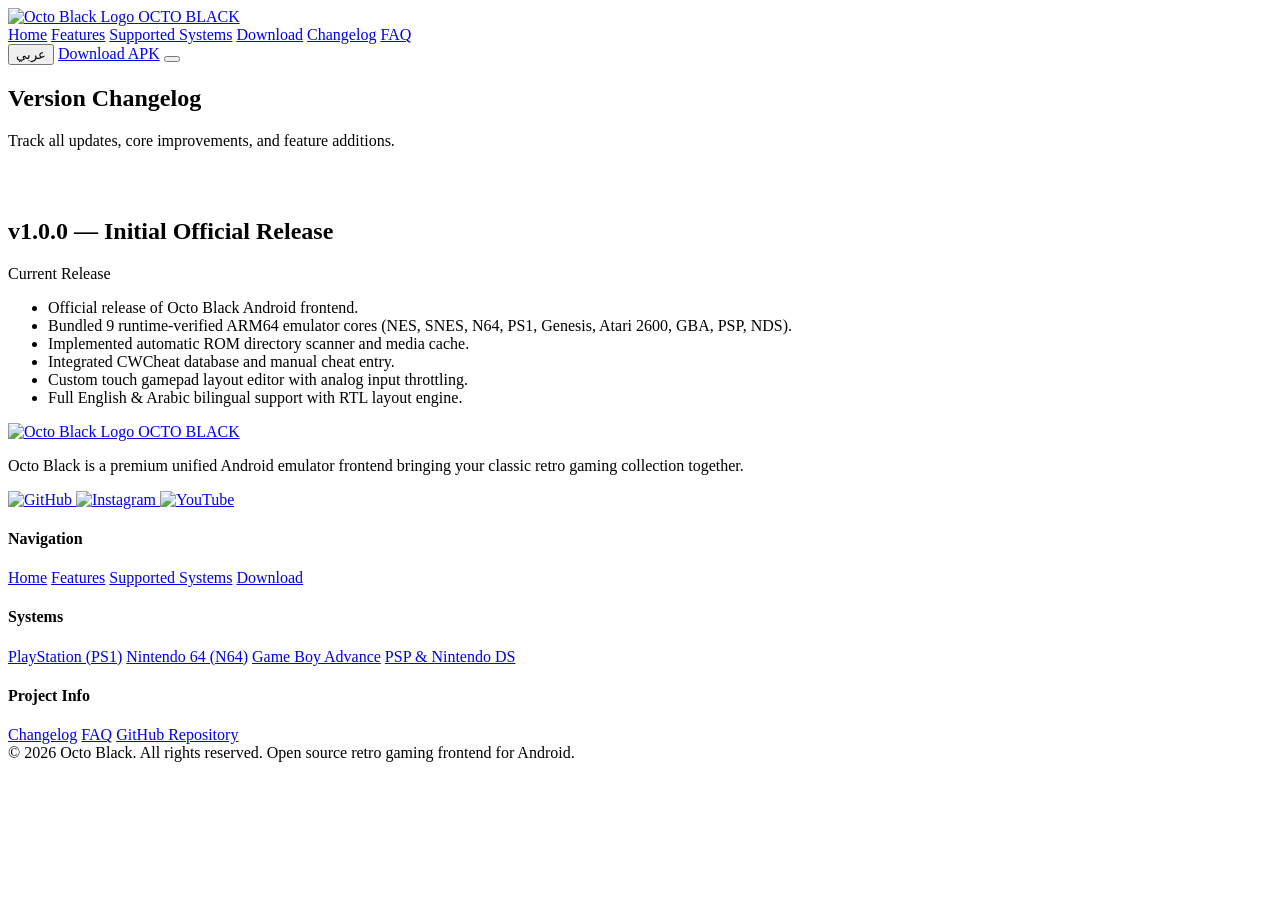
==== changelog.html @ 9396f164 "Add files via upload Upload Octo Black website" ====
<!DOCTYPE html>
<html lang="en" dir="ltr">
<head>
  <meta charset="UTF-8">
  <meta name="viewport" content="width=device-width, initial-scale=1.0">
  <title>Changelog — Octo Black Version History</title>
  <meta name="description" content="View the full changelog and release history of Octo Black Android emulator.">

  <link rel="icon" type="image/png" href="assets/systems_logos/my_logo/octoblack-logo.png">
  <link rel="stylesheet" href="css/style.css">
</head>
<body>

  <!-- Header / Navigation Bar -->
  <header class="navbar-header">
    <div class="container nav-container">
      <a href="index.html" class="brand-logo" aria-label="Octo Black Home">
        <img src="assets/systems_logos/my_logo/octoblack-logo.png" alt="Octo Black Logo" width="36" height="36">
        <span>OCTO BLACK</span>
      </a>

      <nav class="nav-menu" id="navMenu">
        <a href="index.html" class="nav-link" data-i18n="nav_home">Home</a>
        <a href="features.html" class="nav-link" data-i18n="nav_features">Features</a>
        <a href="systems.html" class="nav-link" data-i18n="nav_systems">Supported Systems</a>
        <a href="download.html" class="nav-link" data-i18n="nav_download">Download</a>
        <a href="changelog.html" class="nav-link active" data-i18n="nav_changelog">Changelog</a>
        <a href="faq.html" class="nav-link" data-i18n="nav_faq">FAQ</a>
      </nav>

      <div class="header-actions">
        <button class="lang-btn" aria-label="Switch Language">
          <span class="lang-btn-text">عربي</span>
        </button>
        <a href="download.html" class="btn btn-primary btn-sm github-dl-link" data-i18n="btn_download_apk">Download APK</a>
        <button class="mobile-toggle" id="mobileToggle" aria-label="Toggle navigation menu" aria-expanded="false">
          <span></span>
          <span></span>
          <span></span>
        </button>
      </div>
    </div>
  </header>

  <main>
    <!-- Page Header -->
    <section class="section" style="padding-top: calc(var(--header-height) + 3rem); padding-bottom: 2rem;">
      <div class="container">
        <div class="section-header">
          <h1 class="section-title" data-i18n="page_changelog_title">Version Changelog</h1>
          <p class="section-subtitle" data-i18n="page_changelog_subtitle">Track all updates, core improvements, and feature additions.</p>
        </div>
      </div>
    </section>

    <!-- Timeline Section -->
    <section class="section" style="padding-top: 0;">
      <div class="container">
        <div class="timeline">
          <!-- Release v1.0.0 -->
          <div class="timeline-item">
            <div class="timeline-badge"></div>
            <div class="timeline-card">
              <div class="timeline-version">
                <h2 class="timeline-title" data-i18n="v100_title">v1.0.0 — Initial Official Release</h2>
                <span class="badge badge-status-supported" data-i18n="v100_date">Current Release</span>
              </div>
              <ul class="timeline-list">
                <li data-i18n="v100_item_1">Official release of Octo Black Android frontend.</li>
                <li data-i18n="v100_item_2">Bundled 9 runtime-verified ARM64 emulator cores (NES, SNES, N64, PS1, Genesis, Atari 2600, GBA, PSP, NDS).</li>
                <li data-i18n="v100_item_3">Implemented automatic ROM directory scanner and media cache.</li>
                <li data-i18n="v100_item_4">Integrated CWCheat database and manual cheat entry.</li>
                <li data-i18n="v100_item_5">Custom touch gamepad layout editor with analog input throttling.</li>
                <li data-i18n="v100_item_6">Full English & Arabic bilingual support with RTL layout engine.</li>
              </ul>
            </div>
          </div>
        </div>
      </div>
    </section>
  </main>

  <!-- Footer -->
  <footer class="site-footer">
    <div class="container">
      <div class="footer-grid">
        <div class="footer-brand">
          <a href="index.html" class="brand-logo">
            <img src="assets/systems_logos/my_logo/octoblack-logo.png" alt="Octo Black Logo" width="32" height="32">
            <span>OCTO BLACK</span>
          </a>
          <p data-i18n="footer_brand_desc">Octo Black is a premium unified Android emulator frontend bringing your classic retro gaming collection together.</p>
          <div class="footer-socials">
            <a href="https://github.com/OctoBlack/octoblackemulatorgames" target="_blank" rel="noopener" class="social-icon-btn" aria-label="GitHub">
              <img src="assets/social_icons/github.svg" alt="GitHub">
            </a>
            <a href="https://instagram.com" target="_blank" rel="noopener" class="social-icon-btn" aria-label="Instagram">
              <img src="assets/social_icons/instagram.svg" alt="Instagram">
            </a>
            <a href="https://youtube.com" target="_blank" rel="noopener" class="social-icon-btn" aria-label="YouTube">
              <img src="assets/social_icons/youtube.svg" alt="YouTube">
            </a>
          </div>
        </div>

        <div>
          <h4 class="footer-title" data-i18n="footer_heading_navigation">Navigation</h4>
          <div class="footer-links">
            <a href="index.html" data-i18n="nav_home">Home</a>
            <a href="features.html" data-i18n="nav_features">Features</a>
            <a href="systems.html" data-i18n="nav_systems">Supported Systems</a>
            <a href="download.html" data-i18n="nav_download">Download</a>
          </div>
        </div>

        <div>
          <h4 class="footer-title" data-i18n="footer_heading_systems">Systems</h4>
          <div class="footer-links">
            <a href="systems.html">PlayStation (PS1)</a>
            <a href="systems.html">Nintendo 64 (N64)</a>
            <a href="systems.html">Game Boy Advance</a>
            <a href="systems.html">PSP & Nintendo DS</a>
          </div>
        </div>

        <div>
          <h4 class="footer-title" data-i18n="footer_heading_project">Project Info</h4>
          <div class="footer-links">
            <a href="changelog.html" data-i18n="nav_changelog">Changelog</a>
            <a href="faq.html" data-i18n="nav_faq">FAQ</a>
            <a href="https://github.com/OctoBlack/octoblackemulatorgames" target="_blank" rel="noopener" data-i18n="footer_link_github">GitHub Repository</a>
          </div>
        </div>
      </div>

      <div class="footer-bottom">
        <div data-i18n="footer_copyright">© 2026 Octo Black. All rights reserved. Open source retro gaming frontend for Android.</div>
      </div>
    </div>
  </footer>

  <!-- Scripts -->
  <script src="js/translations.js"></script>
  <script src="js/i18n.js"></script>
  <script src="js/main.js"></script>
  <script src="js/github-release.js"></script>
</body>
</html>
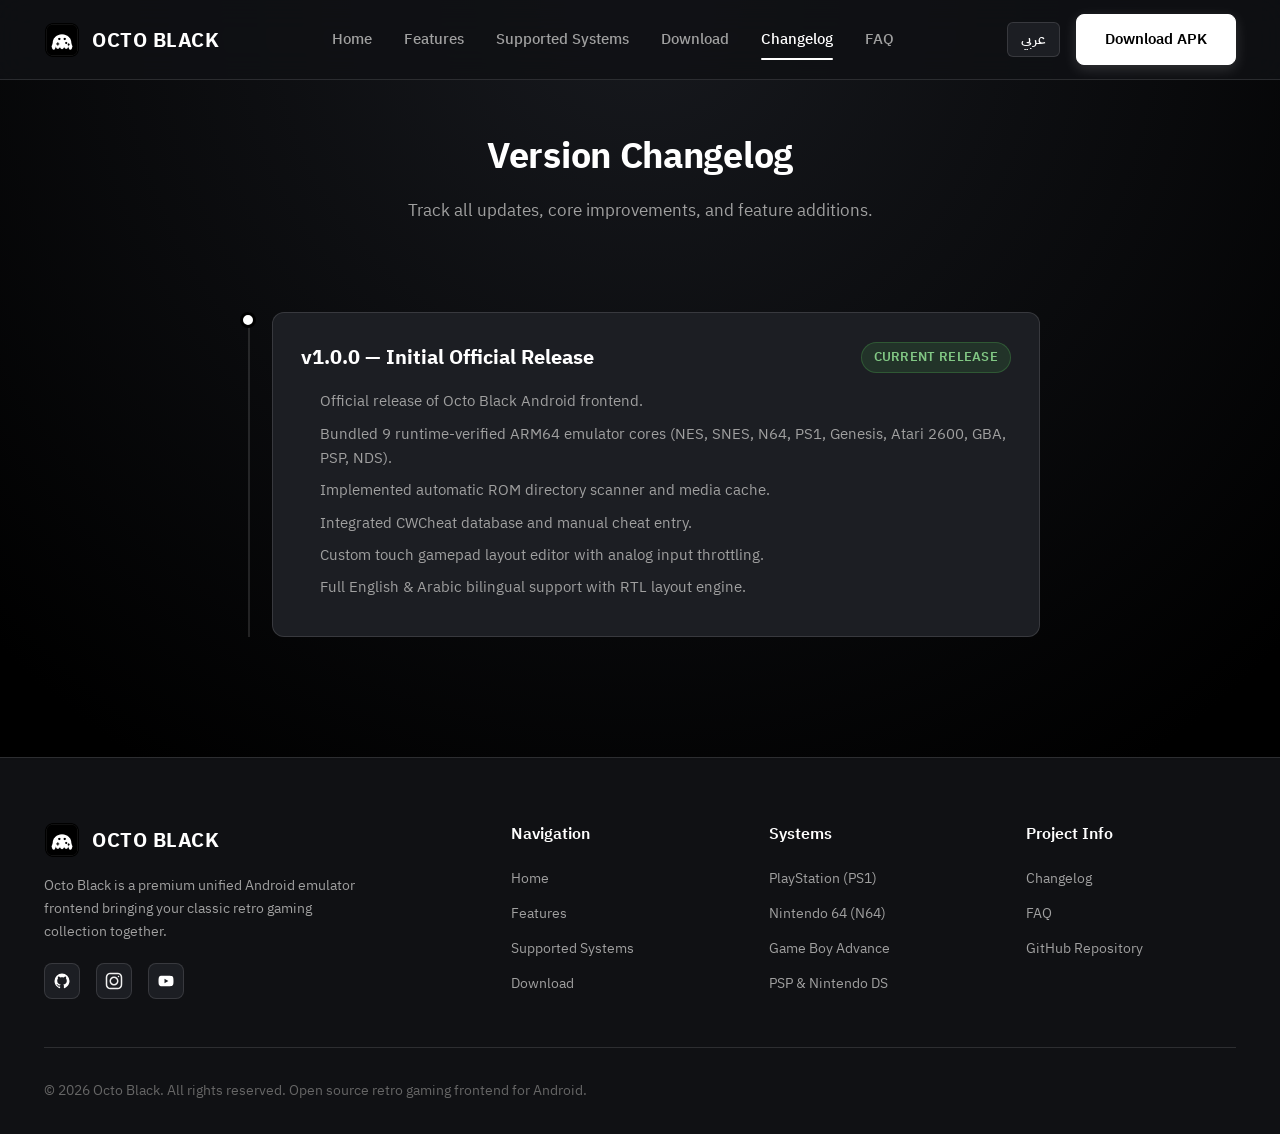
==== commit e0e5fb82: "Update changelog.html" ====
--- a/changelog.html
+++ b/changelog.html
@@ -91,13 +91,13 @@
           </a>
           <p data-i18n="footer_brand_desc">Octo Black is a premium unified Android emulator frontend bringing your classic retro gaming collection together.</p>
           <div class="footer-socials">
-            <a href="https://github.com/OctoBlack/octoblackemulatorgames" target="_blank" rel="noopener" class="social-icon-btn" aria-label="GitHub">
+            <a href="https://github.com/Amoryali" target="_blank" rel="noopener" class="social-icon-btn" aria-label="GitHub">
               <img src="assets/social_icons/github.svg" alt="GitHub">
             </a>
-            <a href="https://instagram.com" target="_blank" rel="noopener" class="social-icon-btn" aria-label="Instagram">
+            <a href="https://www.instagram.com/myrfrom?srtk=Mzdta2xtb2s0b3Fm" target="_blank" rel="noopener" class="social-icon-btn" aria-label="Instagram">
               <img src="assets/social_icons/instagram.svg" alt="Instagram">
             </a>
-            <a href="https://youtube.com" target="_blank" rel="noopener" class="social-icon-btn" aria-label="YouTube">
+            <a href="https://youtube.com/channel/UCutpQIZnSYwFtRx-Si81dyA?si=pm8Lg8wilTG5rKVc" target="_blank" rel="noopener" class="social-icon-btn" aria-label="YouTube">
               <img src="assets/social_icons/youtube.svg" alt="YouTube">
             </a>
           </div>
@@ -128,7 +128,7 @@
           <div class="footer-links">
             <a href="changelog.html" data-i18n="nav_changelog">Changelog</a>
             <a href="faq.html" data-i18n="nav_faq">FAQ</a>
-            <a href="https://github.com/OctoBlack/octoblackemulatorgames" target="_blank" rel="noopener" data-i18n="footer_link_github">GitHub Repository</a>
+            <a href="https://github.com/Amoryali" target="_blank" rel="noopener" data-i18n="footer_link_github">GitHub Repository</a>
           </div>
         </div>
       </div>
--- a/css/style.css
+++ b/css/style.css
@@ -0,0 +1,1115 @@
+/* ==========================================================================
+   OCTO BLACK - OFFICIAL WEBSITE STYLESHEET
+   Design Identity: Dark Premium Gaming Experience
+   Color Palette: Black (#000000), Obsidian (#101114), Dark Panel (#1C1E23)
+   Typography: IBM Plex Sans Arabic
+   ========================================================================== */
+
+/* --------------------------------------------------------------------------
+   1. Fonts & CSS Variables
+   -------------------------------------------------------------------------- */
+@font-face {
+  font-family: 'IBM Plex Sans Arabic';
+  src: url('../assets/fonts/ibm-plex-sans-arabic/IBMPlexSansArabic-Light.ttf') format('truetype');
+  font-weight: 300;
+  font-style: normal;
+  font-display: swap;
+}
+
+@font-face {
+  font-family: 'IBM Plex Sans Arabic';
+  src: url('../assets/fonts/ibm-plex-sans-arabic/IBMPlexSansArabic-Regular.ttf') format('truetype');
+  font-weight: 400;
+  font-style: normal;
+  font-display: swap;
+}
+
+@font-face {
+  font-family: 'IBM Plex Sans Arabic';
+  src: url('../assets/fonts/ibm-plex-sans-arabic/IBMPlexSansArabic-Medium.ttf') format('truetype');
+  font-weight: 500;
+  font-style: normal;
+  font-display: swap;
+}
+
+@font-face {
+  font-family: 'IBM Plex Sans Arabic';
+  src: url('../assets/fonts/ibm-plex-sans-arabic/IBMPlexSansArabic-SemiBold.ttf') format('truetype');
+  font-weight: 600;
+  font-style: normal;
+  font-display: swap;
+}
+
+@font-face {
+  font-family: 'IBM Plex Sans Arabic';
+  src: url('../assets/fonts/ibm-plex-sans-arabic/IBMPlexSansArabic-Bold.ttf') format('truetype');
+  font-weight: 700;
+  font-style: normal;
+  font-display: swap;
+}
+
+:root {
+  --bg-black: #000000;
+  --bg-obsidian: #101114;
+  --bg-panel: #1C1E23;
+  --bg-panel-hover: #262930;
+  --border-color: rgba(255, 255, 255, 0.12);
+  --border-hover: rgba(255, 255, 255, 0.35);
+
+  --text-primary: #FFFFFF;
+  --text-secondary: #A0A0A0;
+  --text-muted: #666666;
+
+  --accent-white: #FFFFFF;
+  --accent-black: #000000;
+
+  --status-supported-bg: rgba(76, 175, 80, 0.15);
+  --status-supported-text: #81C784;
+  --status-supported-border: rgba(76, 175, 80, 0.3);
+
+  --status-integrated-bg: rgba(255, 183, 77, 0.15);
+  --status-integrated-text: #FFB74D;
+  --status-integrated-border: rgba(255, 183, 77, 0.3);
+
+  --status-dev-bg: rgba(100, 181, 246, 0.15);
+  --status-dev-text: #64B5F6;
+  --status-dev-border: rgba(100, 181, 246, 0.3);
+
+  --status-soon-bg: rgba(144, 164, 174, 0.15);
+  --status-soon-text: #B0BEC5;
+  --status-soon-border: rgba(144, 164, 174, 0.3);
+
+  --font-family: 'IBM Plex Sans Arabic', -apple-system, BlinkMacSystemFont, 'Segoe UI', Roboto, Oxygen, Ubuntu, Cantarell, sans-serif;
+  --header-height: 80px;
+  --container-max-width: 1240px;
+  --transition-fast: 0.2s ease;
+  --transition-normal: 0.3s ease;
+}
+
+/* --------------------------------------------------------------------------
+   2. Base & Reset
+   -------------------------------------------------------------------------- */
+*, *::before, *::after {
+  box-sizing: border-box;
+  margin: 0;
+  padding: 0;
+}
+
+html {
+  font-family: var(--font-family);
+  background-color: var(--bg-black);
+  color: var(--text-primary);
+  scroll-behavior: smooth;
+  line-height: 1.6;
+  -webkit-font-smoothing: antialiased;
+}
+
+body {
+  min-height: 100vh;
+  display: flex;
+  flex-direction: column;
+  overflow-x: hidden;
+  background: radial-gradient(circle at 50% 0%, #17191e 0%, var(--bg-black) 70%);
+}
+
+a {
+  color: inherit;
+  text-decoration: none;
+  transition: color var(--transition-fast);
+}
+
+button {
+  font-family: inherit;
+  cursor: pointer;
+  border: none;
+  background: none;
+}
+
+img {
+  max-width: 100%;
+  height: auto;
+  display: block;
+}
+
+ul {
+  list-style: none;
+}
+
+.container {
+  width: 100%;
+  max-width: var(--container-max-width);
+  margin-inline: auto;
+  padding-inline: 1.5rem;
+}
+
+/* --------------------------------------------------------------------------
+   3. Header & Navigation Bar
+   -------------------------------------------------------------------------- */
+.navbar-header {
+  position: fixed;
+  top: 0;
+  left: 0;
+  right: 0;
+  height: var(--header-height);
+  background: rgba(16, 17, 20, 0.85);
+  backdrop-filter: blur(16px);
+  -webkit-backdrop-filter: blur(16px);
+  border-bottom: 1px solid var(--border-color);
+  z-index: 1000;
+  display: flex;
+  align-items: center;
+}
+
+.nav-container {
+  display: flex;
+  align-items: center;
+  justify-content: space-between;
+}
+
+.brand-logo {
+  display: flex;
+  align-items: center;
+  gap: 0.75rem;
+  font-weight: 700;
+  font-size: 1.25rem;
+  letter-spacing: 0.5px;
+}
+
+.brand-logo img {
+  width: 36px;
+  height: 36px;
+  border-radius: 8px;
+  object-fit: contain;
+}
+
+.nav-menu {
+  display: flex;
+  align-items: center;
+  gap: 2rem;
+}
+
+.nav-link {
+  font-size: 0.95rem;
+  font-weight: 500;
+  color: var(--text-secondary);
+  padding: 0.5rem 0;
+  position: relative;
+  transition: color var(--transition-fast);
+}
+
+.nav-link:hover,
+.nav-link.active {
+  color: var(--text-primary);
+}
+
+.nav-link.active::after {
+  content: '';
+  position: absolute;
+  bottom: 0;
+  left: 0;
+  right: 0;
+  height: 2px;
+  background-color: var(--accent-white);
+  border-radius: 2px;
+}
+
+.header-actions {
+  display: flex;
+  align-items: center;
+  gap: 1rem;
+}
+
+.lang-btn {
+  display: inline-flex;
+  align-items: center;
+  gap: 0.4rem;
+  padding: 0.4rem 0.8rem;
+  background-color: var(--bg-panel);
+  border: 1px solid var(--border-color);
+  border-radius: 6px;
+  color: var(--text-primary);
+  font-size: 0.85rem;
+  font-weight: 600;
+  transition: all var(--transition-fast);
+}
+
+.lang-btn:hover {
+  border-color: var(--border-hover);
+  background-color: var(--bg-panel-hover);
+}
+
+.mobile-toggle {
+  display: none;
+  flex-direction: column;
+  justify-content: space-between;
+  width: 28px;
+  height: 20px;
+  background: transparent;
+}
+
+.mobile-toggle span {
+  width: 100%;
+  height: 2px;
+  background-color: var(--text-primary);
+  border-radius: 2px;
+  transition: transform 0.3s ease, opacity 0.3s ease;
+}
+
+/* --------------------------------------------------------------------------
+   4. Buttons & UI Elements
+   -------------------------------------------------------------------------- */
+.btn {
+  display: inline-flex;
+  align-items: center;
+  justify-content: center;
+  gap: 0.6rem;
+  padding: 0.75rem 1.75rem;
+  font-size: 0.95rem;
+  font-weight: 600;
+  border-radius: 8px;
+  transition: all var(--transition-normal);
+  text-align: center;
+  white-space: nowrap;
+}
+
+.btn-primary {
+  background-color: var(--accent-white);
+  color: var(--accent-black);
+  border: 1px solid var(--accent-white);
+  box-shadow: 0 4px 14px rgba(255, 255, 255, 0.15);
+}
+
+.btn-primary:hover {
+  background-color: #e6e6e6;
+  border-color: #e6e6e6;
+  transform: translateY(-2px);
+  box-shadow: 0 6px 20px rgba(255, 255, 255, 0.25);
+}
+
+.btn-secondary {
+  background-color: var(--bg-panel);
+  color: var(--text-primary);
+  border: 1px solid var(--border-color);
+}
+
+.btn-secondary:hover {
+  background-color: var(--bg-panel-hover);
+  border-color: var(--border-hover);
+  transform: translateY(-2px);
+}
+
+.btn-outline {
+  background-color: transparent;
+  color: var(--text-primary);
+  border: 1px solid var(--border-color);
+}
+
+.btn-outline:hover {
+  border-color: var(--text-primary);
+  background-color: rgba(255, 255, 255, 0.05);
+}
+
+.badge {
+  display: inline-flex;
+  align-items: center;
+  gap: 0.4rem;
+  padding: 0.25rem 0.75rem;
+  border-radius: 20px;
+  font-size: 0.8rem;
+  font-weight: 600;
+  letter-spacing: 0.3px;
+  text-transform: uppercase;
+}
+
+.badge-status-supported {
+  background-color: var(--status-supported-bg);
+  color: var(--status-supported-text);
+  border: 1px solid var(--status-supported-border);
+}
+
+.badge-status-integrated {
+  background-color: var(--status-integrated-bg);
+  color: var(--status-integrated-text);
+  border: 1px solid var(--status-integrated-border);
+}
+
+.badge-status-inDevelopment {
+  background-color: var(--status-dev-bg);
+  color: var(--status-dev-text);
+  border: 1px solid var(--status-dev-border);
+}
+
+.badge-status-comingSoon {
+  background-color: var(--status-soon-bg);
+  color: var(--status-soon-text);
+  border: 1px solid var(--status-soon-border);
+}
+
+/* --------------------------------------------------------------------------
+   5. Hero Section
+   -------------------------------------------------------------------------- */
+.hero-section {
+  padding-top: calc(var(--header-height) + 4rem);
+  padding-bottom: 5rem;
+  position: relative;
+  overflow: hidden;
+}
+
+.hero-grid {
+  display: grid;
+  grid-template-columns: 1fr 1fr;
+  gap: 3.5rem;
+  align-items: center;
+}
+
+.hero-content {
+  display: flex;
+  flex-direction: column;
+  align-items: flex-start;
+}
+
+.hero-tag {
+  display: inline-flex;
+  align-items: center;
+  gap: 0.5rem;
+  padding: 0.35rem 0.9rem;
+  background-color: rgba(255, 255, 255, 0.06);
+  border: 1px solid var(--border-color);
+  border-radius: 20px;
+  font-size: 0.85rem;
+  font-weight: 500;
+  color: var(--text-secondary);
+  margin-bottom: 1.5rem;
+}
+
+.hero-title {
+  font-size: 3rem;
+  font-weight: 800;
+  line-height: 1.15;
+  letter-spacing: -0.5px;
+  margin-bottom: 1.25rem;
+  color: var(--text-primary);
+}
+
+.hero-description {
+  font-size: 1.15rem;
+  color: var(--text-secondary);
+  margin-bottom: 2rem;
+  max-width: 540px;
+  line-height: 1.6;
+}
+
+.hero-actions {
+  display: flex;
+  flex-wrap: wrap;
+  gap: 1rem;
+}
+
+.hero-preview {
+  position: relative;
+  display: flex;
+  justify-content: center;
+  align-items: center;
+}
+
+/* Professional Gaming Device Bezel & Animations */
+@keyframes float {
+  0%, 100% {
+    transform: translateY(0);
+  }
+  50% {
+    transform: translateY(-8px);
+  }
+}
+
+@keyframes ambientGlow {
+  0%, 100% {
+    box-shadow: 0 35px 90px rgba(0, 0, 0, 0.9), 0 0 25px rgba(255, 255, 255, 0.03);
+  }
+  50% {
+    box-shadow: 0 42px 105px rgba(0, 0, 0, 0.95), 0 0 50px rgba(255, 255, 255, 0.07);
+  }
+}
+
+@keyframes glassReflection {
+  0% { left: -150%; }
+  25% { left: 150%; }
+  100% { left: 150%; }
+}
+
+.landscape-mockup-container {
+  position: relative;
+  width: 100%;
+  max-width: 640px;
+  margin-inline: auto;
+  background: linear-gradient(145deg, #1c1f26 0%, #0d0f12 100%);
+  border: 2px solid #2d323d;
+  border-radius: 20px;
+  padding: 16px 16px 26px 16px;
+  box-shadow: 0 35px 90px rgba(0, 0, 0, 0.9),
+              0 0 0 1px rgba(255, 255, 255, 0.05) inset;
+  animation: float 6s ease-in-out infinite, ambientGlow 4s ease-in-out infinite;
+  transition: transform var(--transition-normal);
+}
+
+.landscape-mockup-container:hover {
+  transform: translateY(-4px) scale(1.01);
+  animation-play-state: paused;
+}
+
+/* Subtle power indicator LED / branding at bottom bezel */
+.landscape-mockup-container::after {
+  content: '';
+  position: absolute;
+  bottom: 11px;
+  left: 50%;
+  transform: translateX(-50%);
+  width: 40px;
+  height: 4px;
+  background-color: rgba(255, 255, 255, 0.25);
+  border-radius: 2px;
+  box-shadow: 0 0 8px rgba(255, 255, 255, 0.5);
+}
+
+.screen-content-wrapper {
+  position: relative;
+  width: 100%;
+  aspect-ratio: 16 / 10;
+  overflow: hidden;
+  border-radius: 10px;
+  background-color: var(--bg-black);
+  border: 1px solid #08090a;
+  box-shadow: inset 0 0 20px rgba(0, 0, 0, 0.95);
+}
+
+/* Glass screen reflection sweep */
+.screen-content-wrapper::before {
+  content: '';
+  position: absolute;
+  top: 0;
+  left: -150%;
+  width: 150%;
+  height: 100%;
+  background: linear-gradient(
+    90deg,
+    transparent,
+    rgba(255, 255, 255, 0.04),
+    transparent
+  );
+  transform: skewX(-20deg);
+  pointer-events: none;
+  z-index: 10;
+  animation: glassReflection 7s ease-in-out infinite;
+}
+
+.screen-slider {
+  display: flex;
+  width: 100%;
+  height: 100%;
+  transition: transform 0.5s cubic-bezier(0.4, 0, 0.2, 1);
+}
+
+.screen-slide {
+  min-width: 100%;
+  height: 100%;
+  object-fit: contain;
+  background-color: #000;
+  transform: scale(0.97);
+  opacity: 0.8;
+  transition: transform 0.7s cubic-bezier(0.16, 1, 0.3, 1), opacity 0.7s ease;
+}
+
+.screen-slide.active-slide {
+  transform: scale(1);
+  opacity: 1;
+}
+
+.slider-controls {
+  display: flex;
+  justify-content: center;
+  gap: 0.5rem;
+  margin-top: 1rem;
+}
+
+.slider-dot {
+  width: 8px;
+  height: 8px;
+  border-radius: 50%;
+  background-color: rgba(255, 255, 255, 0.3);
+  cursor: pointer;
+  transition: all var(--transition-fast);
+}
+
+.slider-dot.active {
+  background-color: var(--text-primary);
+  width: 24px;
+  border-radius: 4px;
+}
+
+/* --------------------------------------------------------------------------
+   6. Sections & Cards
+   -------------------------------------------------------------------------- */
+.section {
+  padding-block: 5rem;
+  position: relative;
+}
+
+.section-header {
+  text-align: center;
+  max-width: 700px;
+  margin-inline: auto;
+  margin-bottom: 3.5rem;
+}
+
+.section-title {
+  font-size: 2.25rem;
+  font-weight: 700;
+  letter-spacing: -0.3px;
+  margin-bottom: 0.75rem;
+}
+
+.section-subtitle {
+  font-size: 1.05rem;
+  color: var(--text-secondary);
+}
+
+.grid-cards {
+  display: grid;
+  grid-template-columns: repeat(auto-fit, minmax(320px, 1fr));
+  gap: 1.75rem;
+}
+
+.card {
+  background-color: var(--bg-panel);
+  border: 1px solid var(--border-color);
+  border-radius: 12px;
+  padding: 2rem;
+  transition: all var(--transition-normal);
+  display: flex;
+  flex-direction: column;
+}
+
+.card:hover {
+  border-color: var(--border-hover);
+  background-color: var(--bg-panel-hover);
+  transform: translateY(-4px);
+  box-shadow: 0 12px 30px rgba(0, 0, 0, 0.5);
+}
+
+.card-icon {
+  width: 48px;
+  height: 48px;
+  border-radius: 10px;
+  background-color: rgba(255, 255, 255, 0.08);
+  display: flex;
+  align-items: center;
+  justify-content: center;
+  margin-bottom: 1.25rem;
+  color: var(--text-primary);
+  font-size: 1.5rem;
+}
+
+.card-title {
+  font-size: 1.35rem;
+  font-weight: 600;
+  margin-bottom: 0.75rem;
+}
+
+.card-text {
+  font-size: 0.95rem;
+  color: var(--text-secondary);
+  line-height: 1.6;
+}
+
+/* Systems Grid */
+.systems-filter {
+  display: flex;
+  justify-content: center;
+  flex-wrap: wrap;
+  gap: 0.75rem;
+  margin-bottom: 2.5rem;
+}
+
+.filter-btn {
+  padding: 0.5rem 1.25rem;
+  border-radius: 20px;
+  background-color: var(--bg-obsidian);
+  border: 1px solid var(--border-color);
+  color: var(--text-secondary);
+  font-size: 0.9rem;
+  font-weight: 500;
+  transition: all var(--transition-fast);
+}
+
+.filter-btn:hover,
+.filter-btn.active {
+  background-color: var(--accent-white);
+  color: var(--accent-black);
+  border-color: var(--accent-white);
+}
+
+.systems-grid {
+  display: grid;
+  grid-template-columns: repeat(auto-fill, minmax(260px, 1fr));
+  gap: 1.5rem;
+}
+
+.system-card {
+  background-color: var(--bg-panel);
+  border: 1px solid var(--border-color);
+  border-radius: 12px;
+  padding: 1.5rem;
+  display: flex;
+  flex-direction: column;
+  align-items: flex-start;
+  transition: all var(--transition-normal);
+  position: relative;
+  overflow: hidden;
+}
+
+.system-card:hover {
+  border-color: var(--border-hover);
+  transform: translateY(-3px);
+  box-shadow: 0 8px 24px rgba(0, 0, 0, 0.4);
+}
+
+.system-card-header {
+  display: flex;
+  align-items: center;
+  justify-content: space-between;
+  width: 100%;
+  margin-bottom: 1rem;
+}
+
+.system-logo {
+  height: 38px;
+  max-width: 140px;
+  object-fit: contain;
+  filter: brightness(0.9);
+}
+
+.system-name {
+  font-size: 1.15rem;
+  font-weight: 600;
+  margin-bottom: 0.35rem;
+}
+
+.system-engine {
+  font-size: 0.85rem;
+  color: var(--text-muted);
+  margin-bottom: 0.75rem;
+}
+
+.system-desc {
+  font-size: 0.88rem;
+  color: var(--text-secondary);
+  line-height: 1.5;
+  margin-top: auto;
+  padding-top: 0.75rem;
+}
+
+/* --------------------------------------------------------------------------
+   7. Screenshot Gallery Component
+   -------------------------------------------------------------------------- */
+.gallery-grid {
+  display: grid;
+  grid-template-columns: repeat(3, 1fr);
+  gap: 1.5rem;
+}
+
+.gallery-item {
+  background-color: var(--bg-panel);
+  border: 1px solid var(--border-color);
+  border-radius: 12px;
+  overflow: hidden;
+  transition: all var(--transition-normal);
+}
+
+.gallery-item:hover {
+  border-color: var(--border-hover);
+  transform: scale(1.02);
+}
+
+.gallery-item img {
+  width: 100%;
+  height: auto;
+  object-fit: cover;
+}
+
+.gallery-caption {
+  padding: 1rem;
+  font-size: 0.9rem;
+  color: var(--text-secondary);
+  text-align: center;
+}
+
+/* --------------------------------------------------------------------------
+   8. Download Banner / Card
+   -------------------------------------------------------------------------- */
+.download-card {
+  background: linear-gradient(135deg, var(--bg-panel) 0%, var(--bg-obsidian) 100%);
+  border: 1px solid var(--border-color);
+  border-radius: 20px;
+  padding: 3.5rem 2.5rem;
+  text-align: center;
+  max-width: 900px;
+  margin-inline: auto;
+  position: relative;
+  box-shadow: 0 15px 40px rgba(0, 0, 0, 0.6);
+}
+
+.download-version-tag {
+  display: inline-block;
+  padding: 0.3rem 0.8rem;
+  background-color: rgba(255, 255, 255, 0.08);
+  border: 1px solid var(--border-color);
+  border-radius: 20px;
+  font-size: 0.85rem;
+  font-weight: 600;
+  margin-bottom: 1rem;
+}
+
+.download-title {
+  font-size: 2.25rem;
+  font-weight: 700;
+  margin-bottom: 1rem;
+}
+
+.download-desc {
+  font-size: 1.05rem;
+  color: var(--text-secondary);
+  max-width: 600px;
+  margin-inline: auto;
+  margin-bottom: 2rem;
+}
+
+.download-details-meta {
+  display: flex;
+  justify-content: center;
+  flex-wrap: wrap;
+  gap: 2rem;
+  margin-top: 2rem;
+  font-size: 0.9rem;
+  color: var(--text-secondary);
+  border-top: 1px solid var(--border-color);
+  padding-top: 1.5rem;
+}
+
+/* --------------------------------------------------------------------------
+   9. Accordion (FAQ Page)
+   -------------------------------------------------------------------------- */
+.accordion {
+  max-width: 800px;
+  margin-inline: auto;
+  display: flex;
+  flex-direction: column;
+  gap: 1rem;
+}
+
+.accordion-item {
+  background-color: var(--bg-panel);
+  border: 1px solid var(--border-color);
+  border-radius: 10px;
+  overflow: hidden;
+  transition: border-color var(--transition-fast);
+}
+
+.accordion-item:hover {
+  border-color: var(--border-hover);
+}
+
+.accordion-header {
+  width: 100%;
+  padding: 1.25rem 1.5rem;
+  display: flex;
+  align-items: center;
+  justify-content: space-between;
+  font-size: 1.1rem;
+  font-weight: 600;
+  color: var(--text-primary);
+  text-align: start;
+}
+
+.accordion-icon {
+  font-size: 1.25rem;
+  transition: transform 0.3s ease;
+}
+
+.accordion-item.active .accordion-icon {
+  transform: rotate(180deg);
+}
+
+.accordion-body {
+  max-height: 0;
+  overflow: hidden;
+  transition: max-height 0.35s cubic-bezier(0, 1, 0, 1);
+  background-color: rgba(0, 0, 0, 0.2);
+}
+
+.accordion-item.active .accordion-body {
+  max-height: 500px;
+  transition: max-height 0.35s ease-in-out;
+}
+
+.accordion-content {
+  padding: 1.25rem 1.5rem;
+  font-size: 0.95rem;
+  color: var(--text-secondary);
+  line-height: 1.7;
+}
+
+/* --------------------------------------------------------------------------
+   10. Changelog Timeline
+   -------------------------------------------------------------------------- */
+.timeline {
+  max-width: 800px;
+  margin-inline: auto;
+  position: relative;
+  padding-inline-start: 2rem;
+}
+
+.timeline::before {
+  content: '';
+  position: absolute;
+  top: 0;
+  bottom: 0;
+  inset-inline-start: 0.5rem;
+  width: 2px;
+  background-color: var(--border-color);
+}
+
+.timeline-item {
+  position: relative;
+  margin-bottom: 2.5rem;
+}
+
+.timeline-badge {
+  position: absolute;
+  inset-inline-start: -2rem;
+  top: 0;
+  width: 1rem;
+  height: 1rem;
+  border-radius: 50%;
+  background-color: var(--accent-white);
+  border: 3px solid var(--bg-black);
+}
+
+.timeline-card {
+  background-color: var(--bg-panel);
+  border: 1px solid var(--border-color);
+  border-radius: 12px;
+  padding: 1.75rem;
+}
+
+.timeline-version {
+  display: flex;
+  align-items: center;
+  justify-content: space-between;
+  margin-bottom: 1rem;
+}
+
+.timeline-title {
+  font-size: 1.25rem;
+  font-weight: 700;
+}
+
+.timeline-date {
+  font-size: 0.85rem;
+  color: var(--text-muted);
+}
+
+.timeline-list {
+  padding-inline-start: 1.2rem;
+}
+
+.timeline-list li {
+  margin-bottom: 0.5rem;
+  font-size: 0.95rem;
+  color: var(--text-secondary);
+}
+
+/* --------------------------------------------------------------------------
+   11. Footer
+   -------------------------------------------------------------------------- */
+.site-footer {
+  background-color: var(--bg-obsidian);
+  border-top: 1px solid var(--border-color);
+  padding-top: 4rem;
+  padding-bottom: 2rem;
+  margin-top: auto;
+}
+
+.footer-grid {
+  display: grid;
+  grid-template-columns: 2fr repeat(3, 1fr);
+  gap: 3rem;
+  margin-bottom: 3rem;
+}
+
+.footer-brand p {
+  color: var(--text-secondary);
+  font-size: 0.9rem;
+  margin-top: 1rem;
+  max-width: 320px;
+}
+
+.footer-socials {
+  display: flex;
+  gap: 1rem;
+  margin-top: 1.25rem;
+}
+
+.social-icon-btn {
+  width: 36px;
+  height: 36px;
+  border-radius: 8px;
+  background-color: var(--bg-panel);
+  border: 1px solid var(--border-color);
+  display: flex;
+  align-items: center;
+  justify-content: center;
+  transition: all var(--transition-fast);
+}
+
+.social-icon-btn:hover {
+  border-color: var(--border-hover);
+  background-color: var(--bg-panel-hover);
+  transform: translateY(-2px);
+}
+
+.social-icon-btn img {
+  width: 18px;
+  height: 18px;
+  filter: invert(1);
+}
+
+.footer-title {
+  font-size: 1rem;
+  font-weight: 600;
+  margin-bottom: 1.25rem;
+  color: var(--text-primary);
+}
+
+.footer-links {
+  display: flex;
+  flex-direction: column;
+  gap: 0.75rem;
+}
+
+.footer-links a {
+  font-size: 0.9rem;
+  color: var(--text-secondary);
+}
+
+.footer-links a:hover {
+  color: var(--text-primary);
+}
+
+.footer-bottom {
+  border-top: 1px solid var(--border-color);
+  padding-top: 2rem;
+  display: flex;
+  align-items: center;
+  justify-content: space-between;
+  flex-wrap: wrap;
+  gap: 1rem;
+  font-size: 0.85rem;
+  color: var(--text-muted);
+}
+
+/* --------------------------------------------------------------------------
+   12. Responsive Breakpoints & Mobile Styles
+   -------------------------------------------------------------------------- */
+@media (max-width: 1024px) {
+  .hero-grid {
+    grid-template-columns: 1fr;
+    text-align: center;
+  }
+
+  .hero-content {
+    align-items: center;
+  }
+
+  .gallery-grid {
+    grid-template-columns: repeat(2, 1fr);
+  }
+
+  .footer-grid {
+    grid-template-columns: 1fr 1fr;
+  }
+}
+
+@media (max-width: 768px) {
+  :root {
+    --header-height: 70px;
+  }
+
+  .nav-menu {
+    position: fixed;
+    top: var(--header-height);
+    left: 0;
+    right: 0;
+    bottom: 0;
+    background-color: rgba(16, 17, 20, 0.98);
+    backdrop-filter: blur(20px);
+    flex-direction: column;
+    justify-content: center;
+    gap: 2rem;
+    transform: translateY(-100%);
+    opacity: 0;
+    visibility: hidden;
+    transition: all 0.3s ease;
+    z-index: 999;
+  }
+
+  .nav-menu.active {
+    transform: translateY(0);
+    opacity: 1;
+    visibility: visible;
+  }
+
+  .nav-link {
+    font-size: 1.25rem;
+  }
+
+  .mobile-toggle {
+    display: flex;
+  }
+
+  .hero-title {
+    font-size: 2.25rem;
+  }
+
+  .section-title {
+    font-size: 1.75rem;
+  }
+
+  .gallery-grid {
+    grid-template-columns: 1fr;
+  }
+
+  .footer-grid {
+    grid-template-columns: 1fr;
+    gap: 2rem;
+  }
+}
+
+@media (prefers-reduced-motion: reduce) {
+  *, *::before, *::after {
+    animation-duration: 0.01ms !important;
+    animation-iteration-count: 1 !important;
+    transition-duration: 0.01ms !important;
+    scroll-behavior: auto !important;
+  }
+}
+
+/* --------------------------------------------------------------------------
+   13. Standard Cursor Styling
+   -------------------------------------------------------------------------- */
+html, body {
+  cursor: default;
+}
+
+a, button, .card, .system-card, .filter-btn, .slider-dot, .accordion-header, .social-icon-btn, .lang-btn {
+  cursor: pointer;
+}
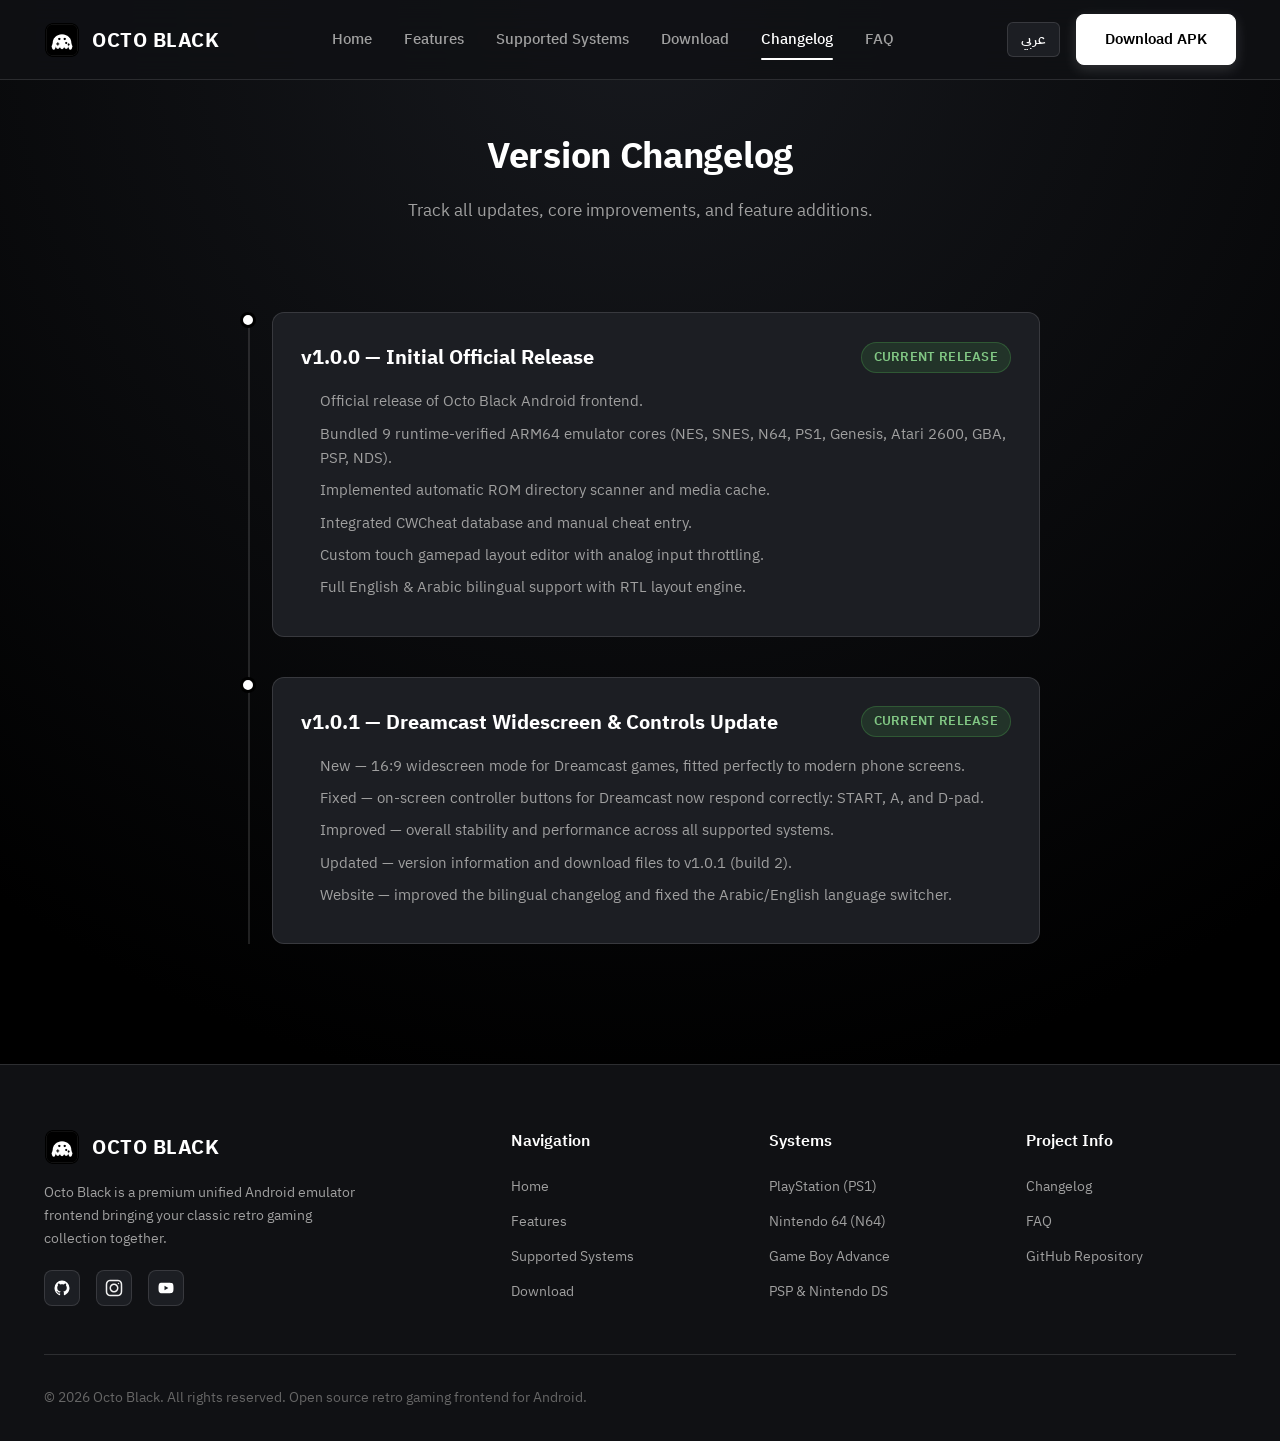
==== commit 13980cc4: "Add files via upload v1.0.1 update: Dreamcast, MediaFire link, changelog" ====
--- a/changelog.html
+++ b/changelog.html
@@ -63,7 +63,7 @@
             <div class="timeline-card">
               <div class="timeline-version">
                 <h2 class="timeline-title" data-i18n="v100_title">v1.0.0 — Initial Official Release</h2>
-                <span class="badge badge-status-supported" data-i18n="v100_date">Current Release</span>
+                <span class="badge badge-status-supported" data-i18n="v100_date">Released: November 4, 2026</span>
               </div>
               <ul class="timeline-list">
                 <li data-i18n="v100_item_1">Official release of Octo Black Android frontend.</li>
@@ -72,6 +72,23 @@
                 <li data-i18n="v100_item_4">Integrated CWCheat database and manual cheat entry.</li>
                 <li data-i18n="v100_item_5">Custom touch gamepad layout editor with analog input throttling.</li>
                 <li data-i18n="v100_item_6">Full English & Arabic bilingual support with RTL layout engine.</li>
+              </ul>
+            </div>
+          </div>
+          <!-- Release v1.0.1 -->
+          <div class="timeline-item">
+            <div class="timeline-badge"></div>
+            <div class="timeline-card">
+              <div class="timeline-version">
+                <h2 class="timeline-title" data-i18n="v101_title">v1.0.1 — Dreamcast Widescreen & Controls Update</h2>
+                <span class="badge badge-status-supported" data-i18n="v101_date">Current Release</span>
+              </div>
+              <ul class="timeline-list">
+                <li data-i18n="v101_item_1">New — 16:9 widescreen mode for Dreamcast games, fitted perfectly to modern phone screens.</li>
+                <li data-i18n="v101_item_2">Fixed — on-screen controller buttons for Dreamcast now respond correctly: START, A, and D-pad.</li>
+                <li data-i18n="v101_item_3">Improved — overall stability and performance across all supported systems.</li>
+                <li data-i18n="v101_item_4">Updated — version information and download files to v1.0.1 (build 2).</li>
+                <li data-i18n="v101_item_5">Website — improved the bilingual changelog and fixed the Arabic/English language switcher.</li>
               </ul>
             </div>
           </div>
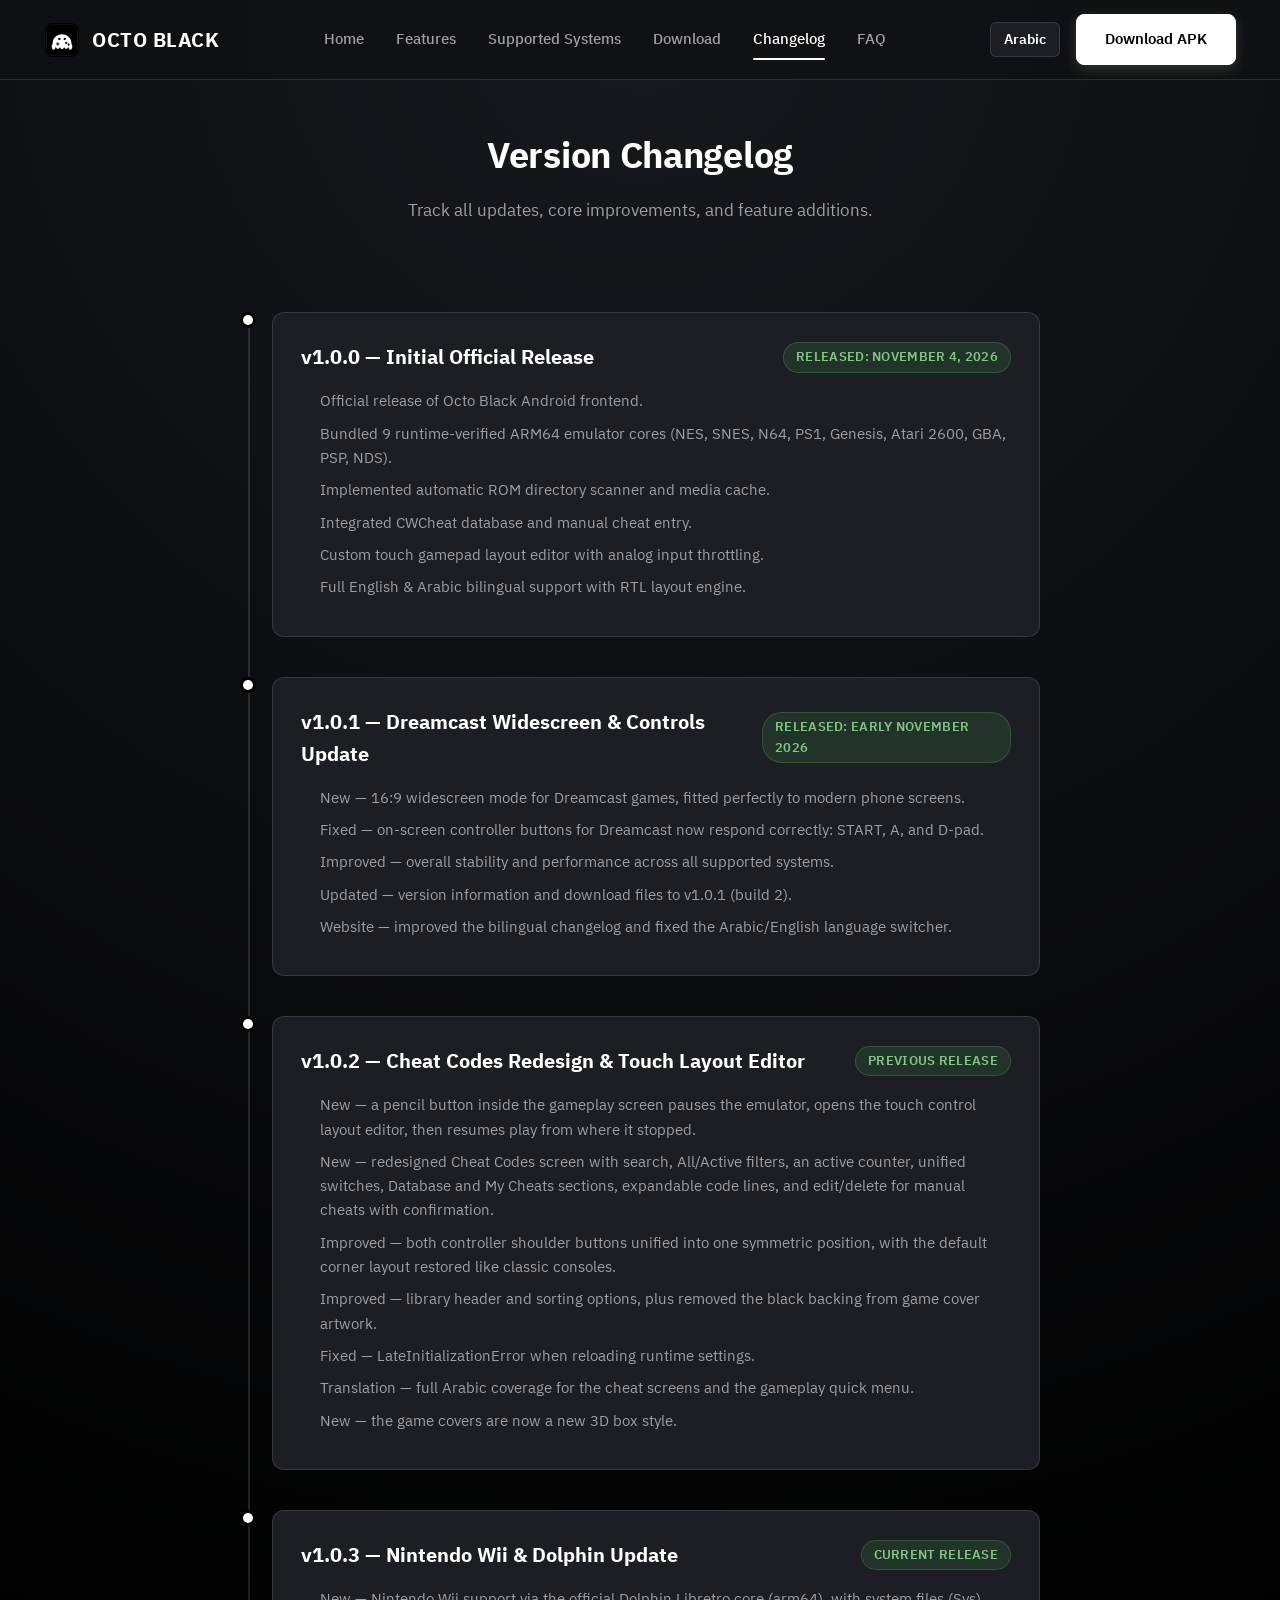
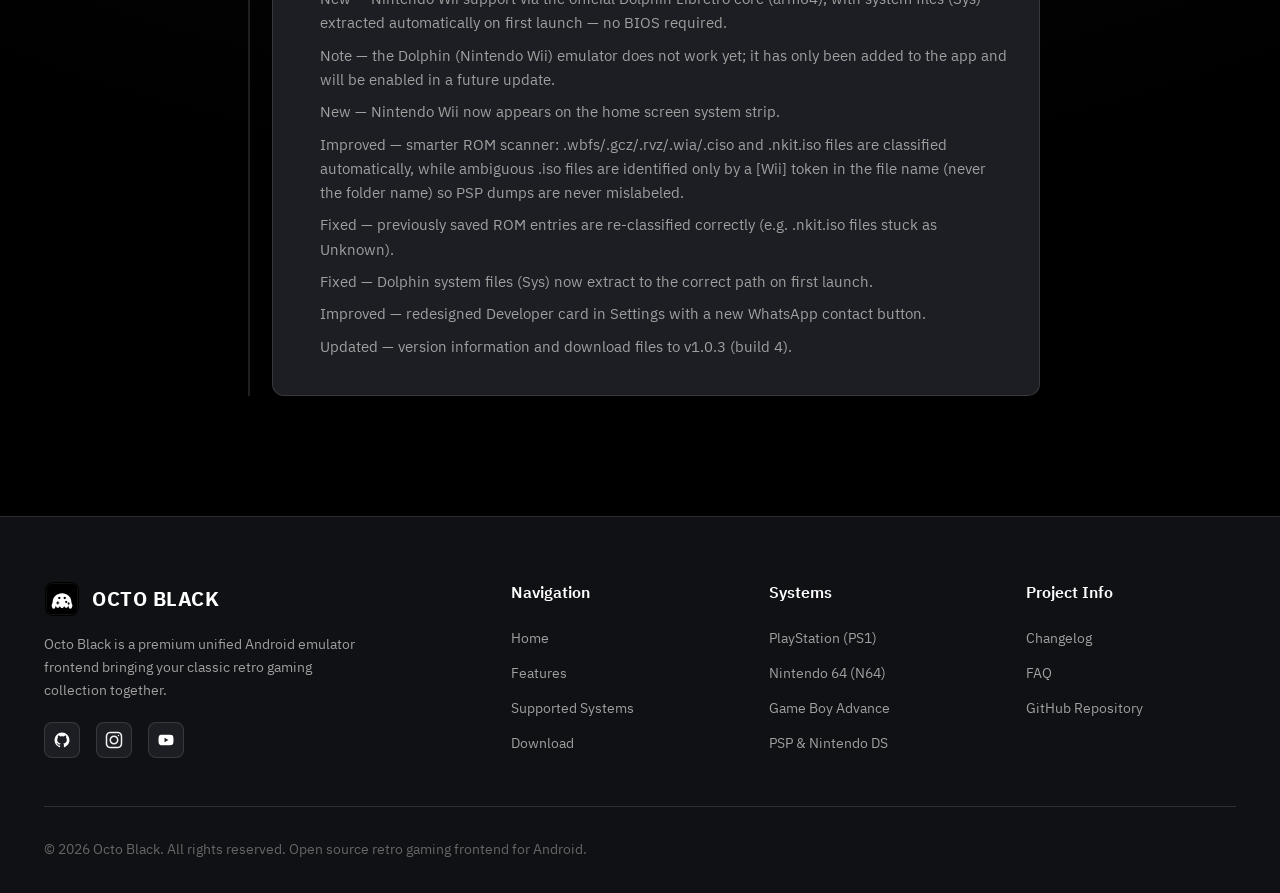
==== commit a590d09d: "v1.0.3 — Nintendo Wii & Dolphin Update New — Nintendo Wii support via the official Dolphin Libretro " ====
--- a/changelog.html
+++ b/changelog.html
@@ -7,6 +7,8 @@
   <meta name="description" content="View the full changelog and release history of Octo Black Android emulator.">
 
   <link rel="icon" type="image/png" href="assets/systems_logos/my_logo/octoblack-logo.png">
+  <link rel="manifest" href="manifest.webmanifest">
+  <meta name="theme-color" content="#101114">
   <link rel="stylesheet" href="css/style.css">
 </head>
 <body>
@@ -81,7 +83,7 @@
             <div class="timeline-card">
               <div class="timeline-version">
                 <h2 class="timeline-title" data-i18n="v101_title">v1.0.1 — Dreamcast Widescreen & Controls Update</h2>
-                <span class="badge badge-status-supported" data-i18n="v101_date">Current Release</span>
+                <span class="badge badge-status-supported" data-i18n="v101_date">Released: Early November 2026</span>
               </div>
               <ul class="timeline-list">
                 <li data-i18n="v101_item_1">New — 16:9 widescreen mode for Dreamcast games, fitted perfectly to modern phone screens.</li>
@@ -89,6 +91,45 @@
                 <li data-i18n="v101_item_3">Improved — overall stability and performance across all supported systems.</li>
                 <li data-i18n="v101_item_4">Updated — version information and download files to v1.0.1 (build 2).</li>
                 <li data-i18n="v101_item_5">Website — improved the bilingual changelog and fixed the Arabic/English language switcher.</li>
+              </ul>
+            </div>
+          </div>
+          <!-- Release v1.0.2 -->
+          <div class="timeline-item">
+            <div class="timeline-badge"></div>
+            <div class="timeline-card">
+              <div class="timeline-version">
+                <h2 class="timeline-title" data-i18n="v102_title">v1.0.2 — Cheat Codes Redesign & Touch Layout Editor</h2>
+                <span class="badge badge-status-supported" data-i18n="v102_date">Previous Release</span>
+              </div>
+              <ul class="timeline-list">
+                <li data-i18n="v102_item_1">New — a pencil button inside the gameplay screen pauses the emulator, opens the touch control layout editor, then resumes play from where it stopped.</li>
+                <li data-i18n="v102_item_2">New — redesigned Cheat Codes screen with search, All/Active filters, an active counter, unified switches, Database and My Cheats sections, expandable code lines, and edit/delete for manual cheats with confirmation.</li>
+                <li data-i18n="v102_item_3">Improved — both controller shoulder buttons unified into one symmetric position, with the default corner layout restored like classic consoles.</li>
+                <li data-i18n="v102_item_4">Improved — library header and sorting options, plus removed the black backing from game cover artwork.</li>
+                <li data-i18n="v102_item_5">Fixed — LateInitializationError when reloading runtime settings.</li>
+                <li data-i18n="v102_item_6">Translation — full Arabic coverage for the cheat screens and the gameplay quick menu.</li>
+                <li data-i18n="v102_item_7">New — the game covers are now a new 3D box style.</li>
+              </ul>
+            </div>
+          </div>
+          <!-- Release v1.0.3 -->
+          <div class="timeline-item">
+            <div class="timeline-badge"></div>
+            <div class="timeline-card">
+              <div class="timeline-version">
+                <h2 class="timeline-title" data-i18n="v103_title">v1.0.3 — Nintendo Wii & Dolphin Update</h2>
+                <span class="badge badge-status-supported" data-i18n="v103_date">Current Release</span>
+              </div>
+              <ul class="timeline-list">
+                <li data-i18n="v103_item_1">New — Nintendo Wii support via the official Dolphin Libretro core (arm64), with system files (Sys) extracted automatically on first launch — no BIOS required.</li>
+                <li data-i18n="v103_item_8">Note — the Dolphin (Nintendo Wii) emulator does not work yet; it has only been added to the app and will be enabled in a future update.</li>
+                <li data-i18n="v103_item_2">New — Nintendo Wii now appears on the home screen system strip.</li>
+                <li data-i18n="v103_item_3">Improved — smarter ROM scanner: .wbfs/.gcz/.rvz/.wia/.ciso and .nkit.iso files are classified automatically, while ambiguous .iso files are identified only by a [Wii] token in the file name (never the folder name) so PSP dumps are never mislabeled.</li>
+                <li data-i18n="v103_item_4">Fixed — previously saved ROM entries are re-classified correctly (e.g. .nkit.iso files stuck as Unknown).</li>
+                <li data-i18n="v103_item_5">Fixed — Dolphin system files (Sys) now extract to the correct path on first launch.</li>
+                <li data-i18n="v103_item_6">Improved — redesigned Developer card in Settings with a new WhatsApp contact button.</li>
+                <li data-i18n="v103_item_7">Updated — version information and download files to v1.0.3 (build 4).</li>
               </ul>
             </div>
           </div>
--- a/css/style.css
+++ b/css/style.css
@@ -158,6 +158,14 @@
   z-index: 1000;
   display: flex;
   align-items: center;
+  transition: background-color var(--transition-normal),
+              box-shadow var(--transition-normal);
+}
+
+/* Stronger, more opaque backdrop once the page is scrolled */
+.navbar-header.is-scrolled {
+  background: rgba(10, 11, 13, 0.94);
+  box-shadow: 0 10px 30px rgba(0, 0, 0, 0.45);
 }
 
 .nav-container {
@@ -412,7 +420,7 @@
   align-items: center;
 }
 
-/* Professional Gaming Device Bezel & Animations */
+/* Hero promo artwork — single static image with ambient float & glow */
 @keyframes float {
   0%, 100% {
     transform: translateY(0);
@@ -431,119 +439,29 @@
   }
 }
 
-@keyframes glassReflection {
-  0% { left: -150%; }
-  25% { left: 150%; }
-  100% { left: 150%; }
-}
-
-.landscape-mockup-container {
+.hero-promo {
   position: relative;
   width: 100%;
   max-width: 640px;
   margin-inline: auto;
-  background: linear-gradient(145deg, #1c1f26 0%, #0d0f12 100%);
-  border: 2px solid #2d323d;
-  border-radius: 20px;
-  padding: 16px 16px 26px 16px;
+  border-radius: 16px;
+  overflow: hidden;
+  border: 1px solid rgba(255, 255, 255, 0.1);
   box-shadow: 0 35px 90px rgba(0, 0, 0, 0.9),
-              0 0 0 1px rgba(255, 255, 255, 0.05) inset;
+              0 0 0 1px rgba(255, 255, 255, 0.04) inset;
   animation: float 6s ease-in-out infinite, ambientGlow 4s ease-in-out infinite;
   transition: transform var(--transition-normal);
 }
 
-.landscape-mockup-container:hover {
+.hero-promo:hover {
   transform: translateY(-4px) scale(1.01);
   animation-play-state: paused;
 }
 
-/* Subtle power indicator LED / branding at bottom bezel */
-.landscape-mockup-container::after {
-  content: '';
-  position: absolute;
-  bottom: 11px;
-  left: 50%;
-  transform: translateX(-50%);
-  width: 40px;
-  height: 4px;
-  background-color: rgba(255, 255, 255, 0.25);
-  border-radius: 2px;
-  box-shadow: 0 0 8px rgba(255, 255, 255, 0.5);
-}
-
-.screen-content-wrapper {
-  position: relative;
+.hero-promo img {
   width: 100%;
-  aspect-ratio: 16 / 10;
-  overflow: hidden;
-  border-radius: 10px;
-  background-color: var(--bg-black);
-  border: 1px solid #08090a;
-  box-shadow: inset 0 0 20px rgba(0, 0, 0, 0.95);
-}
-
-/* Glass screen reflection sweep */
-.screen-content-wrapper::before {
-  content: '';
-  position: absolute;
-  top: 0;
-  left: -150%;
-  width: 150%;
-  height: 100%;
-  background: linear-gradient(
-    90deg,
-    transparent,
-    rgba(255, 255, 255, 0.04),
-    transparent
-  );
-  transform: skewX(-20deg);
-  pointer-events: none;
-  z-index: 10;
-  animation: glassReflection 7s ease-in-out infinite;
-}
-
-.screen-slider {
-  display: flex;
-  width: 100%;
-  height: 100%;
-  transition: transform 0.5s cubic-bezier(0.4, 0, 0.2, 1);
-}
-
-.screen-slide {
-  min-width: 100%;
-  height: 100%;
-  object-fit: contain;
-  background-color: #000;
-  transform: scale(0.97);
-  opacity: 0.8;
-  transition: transform 0.7s cubic-bezier(0.16, 1, 0.3, 1), opacity 0.7s ease;
-}
-
-.screen-slide.active-slide {
-  transform: scale(1);
-  opacity: 1;
-}
-
-.slider-controls {
-  display: flex;
-  justify-content: center;
-  gap: 0.5rem;
-  margin-top: 1rem;
-}
-
-.slider-dot {
-  width: 8px;
-  height: 8px;
-  border-radius: 50%;
-  background-color: rgba(255, 255, 255, 0.3);
-  cursor: pointer;
-  transition: all var(--transition-fast);
-}
-
-.slider-dot.active {
-  background-color: var(--text-primary);
-  width: 24px;
-  border-radius: 4px;
+  height: auto;
+  display: block;
 }
 
 /* --------------------------------------------------------------------------
@@ -1094,22 +1012,235 @@
   }
 }
 
+/* --------------------------------------------------------------------------
+   13. Subtle, consistent interaction motion
+   -------------------------------------------------------------------------- */
+:root {
+  --motion-duration: 220ms;
+  --motion-ease: cubic-bezier(0.2, 0.7, 0.2, 1);
+}
+
+.btn,
+.card,
+.system-card,
+.gallery-item,
+.filter-btn {
+  transition-duration: var(--motion-duration);
+  transition-timing-function: var(--motion-ease);
+}
+
+.btn:active,
+.filter-btn:active {
+  transform: scale(0.98);
+}
+
+.card:hover {
+  transform: translateY(-3px);
+}
+
+.gallery-item:hover {
+  transform: translateY(-3px);
+}
+
+.gallery-item img {
+  transition: transform 300ms var(--motion-ease);
+}
+
+.gallery-item:hover img {
+  transform: scale(1.025);
+}
+
 @media (prefers-reduced-motion: reduce) {
   *, *::before, *::after {
-    animation-duration: 0.01ms !important;
-    animation-iteration-count: 1 !important;
+    animation: none !important;
     transition-duration: 0.01ms !important;
     scroll-behavior: auto !important;
   }
-}
-
-/* --------------------------------------------------------------------------
-   13. Standard Cursor Styling
+
+  /* With animations disabled, reveal elements must stay fully visible */
+  .reveal {
+    opacity: 1 !important;
+  }
+}
+
+/* --------------------------------------------------------------------------
+   14. Standard Cursor Styling
    -------------------------------------------------------------------------- */
 html, body {
   cursor: default;
 }
 
-a, button, .card, .system-card, .filter-btn, .slider-dot, .accordion-header, .social-icon-btn, .lang-btn {
+a, button, .card, .system-card, .filter-btn, .accordion-header, .social-icon-btn, .lang-btn {
   cursor: pointer;
 }
+
+/* --------------------------------------------------------------------------
+   15. Enhanced Hover Effects
+   -------------------------------------------------------------------------- */
+.card-icon,
+.system-logo,
+.timeline-card {
+  transition: transform var(--motion-duration) var(--motion-ease),
+              box-shadow var(--motion-duration) var(--motion-ease),
+              border-color var(--motion-duration) var(--motion-ease);
+}
+
+.card:hover .card-icon {
+  transform: translateY(-3px) scale(1.06);
+  box-shadow: 0 8px 22px rgba(0, 0, 0, 0.45);
+}
+
+.system-card:hover .system-logo {
+  transform: scale(1.1) rotate(-3deg);
+}
+
+.timeline-card:hover {
+  border-color: var(--border-hover);
+  transform: translateY(-3px);
+  box-shadow: 0 12px 30px rgba(0, 0, 0, 0.5);
+}
+
+/* --------------------------------------------------------------------------
+   16. Store Badges (Download Page)
+   White/light pills — all store logos render black.
+   -------------------------------------------------------------------------- */
+.store-badges {
+  display: flex;
+  flex-wrap: wrap;
+  justify-content: center;
+  gap: 1rem;
+  margin-top: 0.5rem;
+}
+
+.store-badge {
+  display: inline-flex;
+  align-items: center;
+  gap: 0.6rem;
+  padding: 0.7rem 1.35rem;
+  border-radius: 999px;
+  background-color: #f4f5f7;
+  border: 1px solid #e2e4e9;
+  color: #101114;
+  font-size: 0.95rem;
+  font-weight: 600;
+  text-decoration: none;
+  transition: transform var(--motion-duration) var(--motion-ease),
+              box-shadow var(--motion-duration) var(--motion-ease),
+              border-color var(--motion-duration) var(--motion-ease);
+}
+
+.store-badge img {
+  display: block;
+  height: 20px;
+  width: auto;
+  flex-shrink: 0;
+}
+
+.store-badge--wordmark img {
+  height: 22px;
+}
+
+.store-badge:hover {
+  transform: translateY(-3px);
+  border-color: #c9ccd4;
+  box-shadow: 0 10px 26px rgba(0, 0, 0, 0.35);
+}
+
+.store-badge.is-disabled {
+  opacity: 0.55;
+  filter: grayscale(1);
+  pointer-events: none;
+  cursor: not-allowed;
+}
+
+.store-badges-note {
+  margin-top: 1.25rem;
+  text-align: center;
+  font-size: 0.85rem;
+  color: var(--text-secondary);
+}
+
+/* --------------------------------------------------------------------------
+   17. Scroll Reveal
+   The .reveal class is only ever added by main.js, so without JavaScript
+   every element stays fully visible. The `translate` property is animated
+   (not `transform`) so it never fights the hover transforms above.
+   -------------------------------------------------------------------------- */
+.reveal {
+  opacity: 0;
+}
+
+.reveal.is-visible {
+  animation: revealIn 0.7s var(--motion-ease) forwards;
+}
+
+@keyframes revealIn {
+  from {
+    opacity: 0;
+    translate: 0 24px;
+  }
+  to {
+    opacity: 1;
+    translate: 0 0;
+  }
+}
+
+/* --------------------------------------------------------------------------
+   18. Scroll Progress Bar & Back-to-Top (injected by main.js)
+   -------------------------------------------------------------------------- */
+.scroll-progress {
+  position: fixed;
+  top: 0;
+  left: 0;
+  height: 3px;
+  width: 0;
+  z-index: 1100;
+  background: linear-gradient(90deg, var(--accent-primary, #e63946), var(--accent-secondary, #ff7b54));
+  box-shadow: 0 0 10px rgba(230, 57, 70, 0.55);
+  transition: width 90ms linear;
+  pointer-events: none;
+}
+
+.back-to-top {
+  position: fixed;
+  bottom: 28px;
+  right: 28px;
+  width: 46px;
+  height: 46px;
+  border-radius: 12px;
+  border: 1px solid var(--border-color);
+  background-color: rgba(28, 30, 35, 0.92);
+  backdrop-filter: blur(10px);
+  -webkit-backdrop-filter: blur(10px);
+  color: var(--text-primary);
+  display: flex;
+  align-items: center;
+  justify-content: center;
+  cursor: pointer;
+  z-index: 1050;
+  opacity: 0;
+  visibility: hidden;
+  transform: translateY(14px);
+  transition: opacity var(--transition-normal),
+              visibility var(--transition-normal),
+              transform var(--transition-normal),
+              border-color var(--transition-fast),
+              background-color var(--transition-fast);
+}
+
+.back-to-top svg {
+  width: 20px;
+  height: 20px;
+}
+
+.back-to-top.is-visible {
+  opacity: 1;
+  visibility: visible;
+  transform: translateY(0);
+}
+
+.back-to-top:hover {
+  border-color: var(--border-hover);
+  background-color: var(--bg-panel-hover);
+  transform: translateY(-3px);
+}
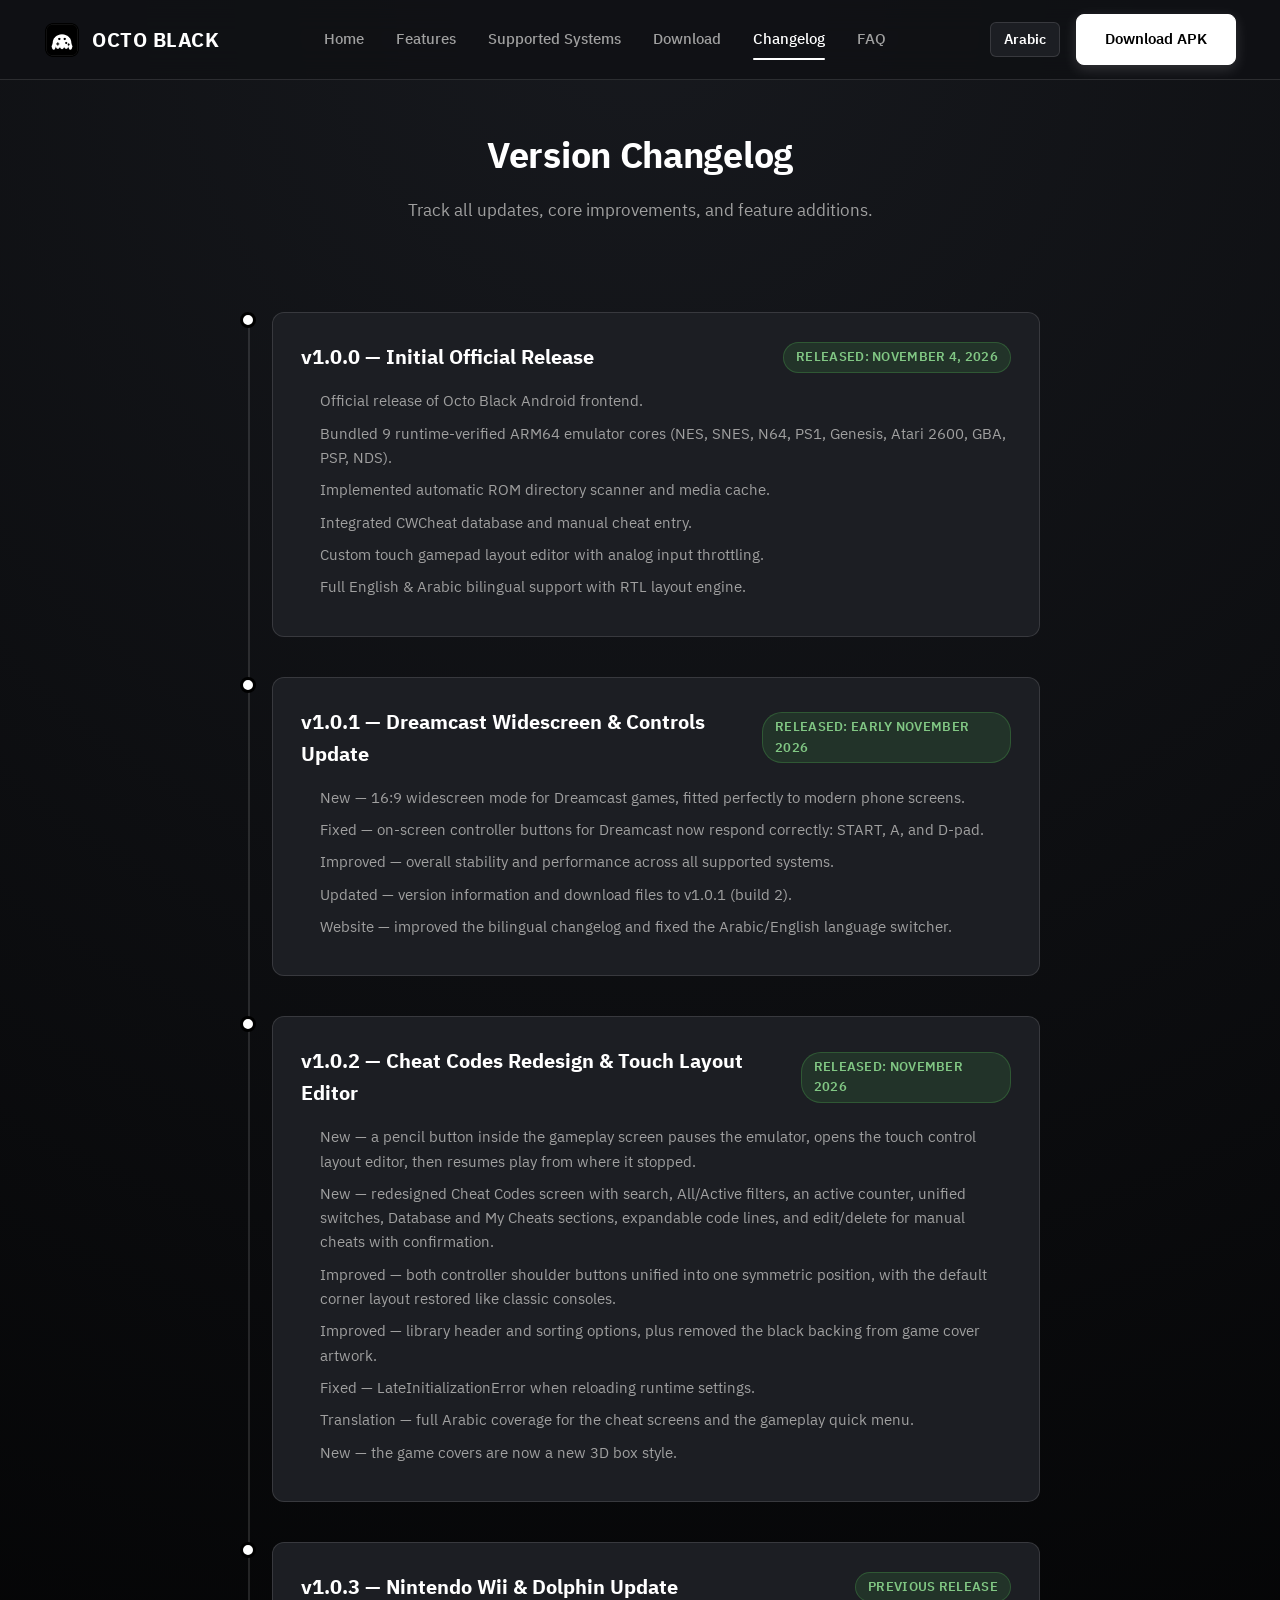
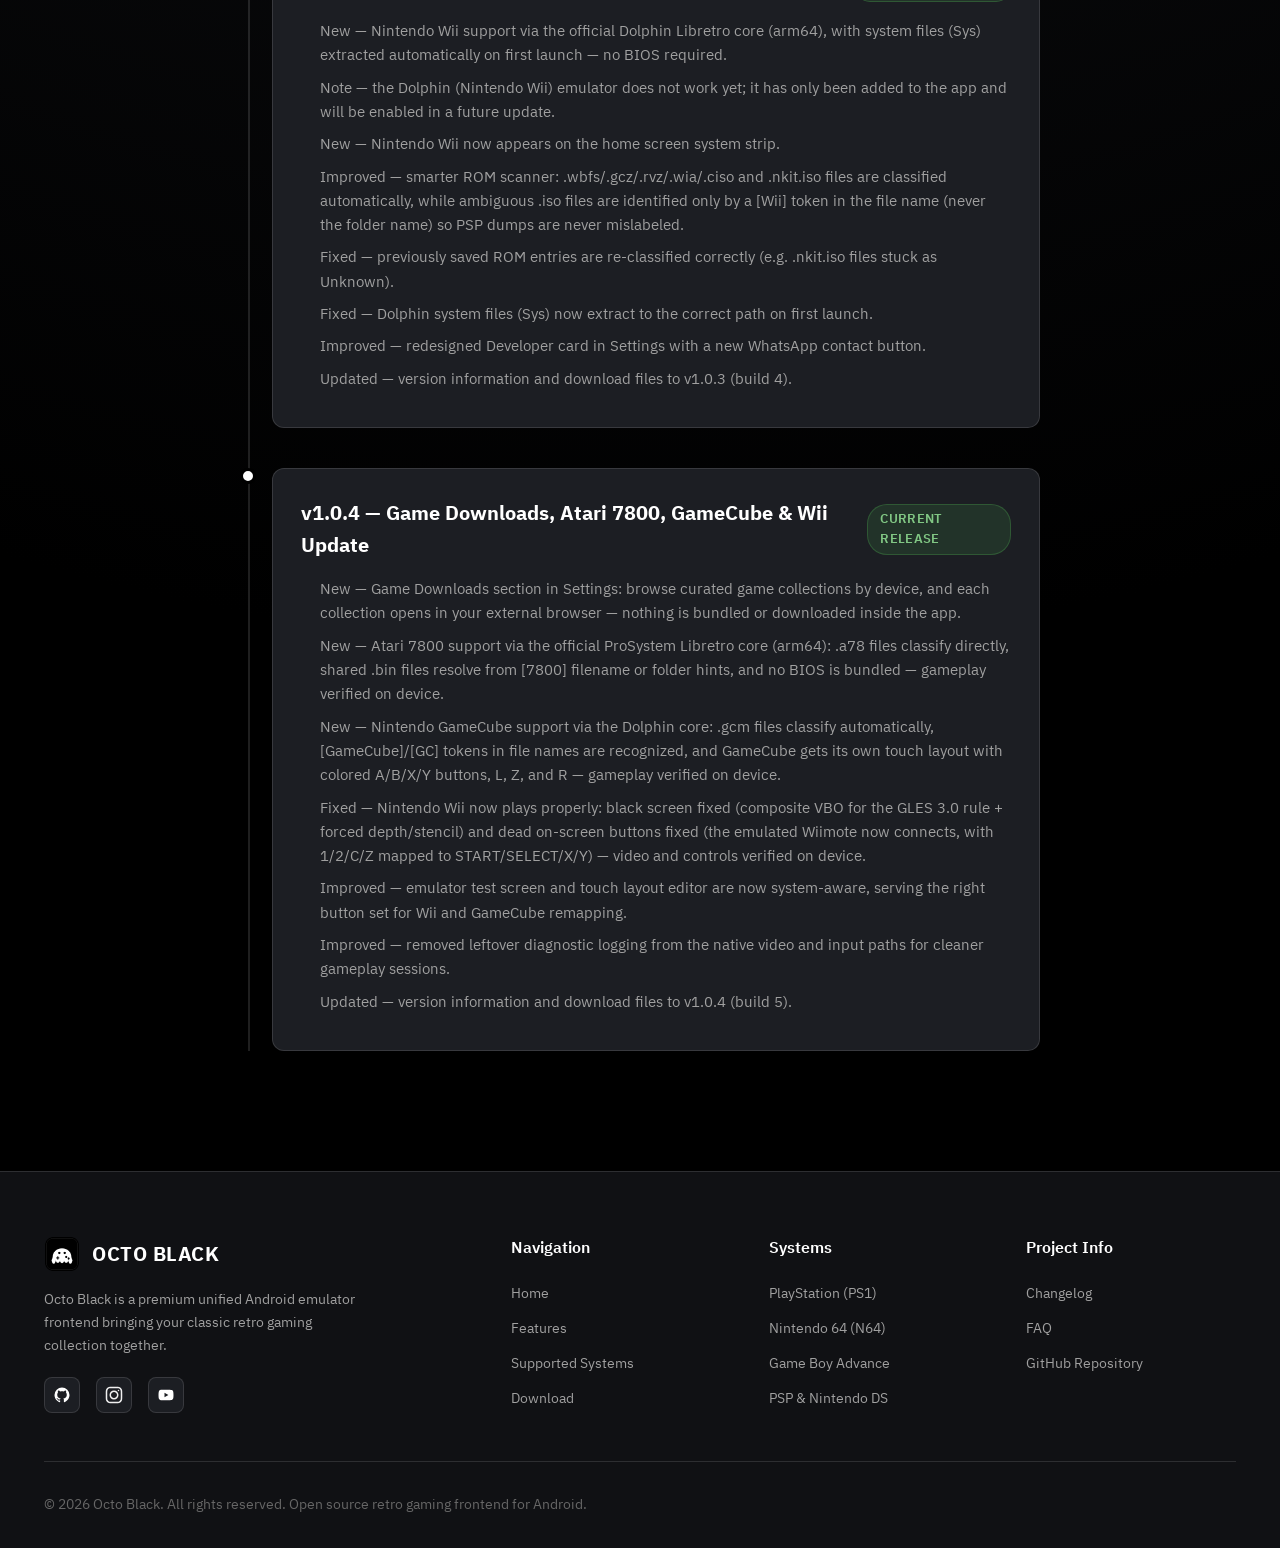
==== commit b6211d36: "v1.0.4" ====
--- a/changelog.html
+++ b/changelog.html
@@ -100,7 +100,7 @@
             <div class="timeline-card">
               <div class="timeline-version">
                 <h2 class="timeline-title" data-i18n="v102_title">v1.0.2 — Cheat Codes Redesign & Touch Layout Editor</h2>
-                <span class="badge badge-status-supported" data-i18n="v102_date">Previous Release</span>
+                <span class="badge badge-status-supported" data-i18n="v102_date">Released: November 2026</span>
               </div>
               <ul class="timeline-list">
                 <li data-i18n="v102_item_1">New — a pencil button inside the gameplay screen pauses the emulator, opens the touch control layout editor, then resumes play from where it stopped.</li>
@@ -119,7 +119,7 @@
             <div class="timeline-card">
               <div class="timeline-version">
                 <h2 class="timeline-title" data-i18n="v103_title">v1.0.3 — Nintendo Wii & Dolphin Update</h2>
-                <span class="badge badge-status-supported" data-i18n="v103_date">Current Release</span>
+                <span class="badge badge-status-supported" data-i18n="v103_date">Previous Release</span>
               </div>
               <ul class="timeline-list">
                 <li data-i18n="v103_item_1">New — Nintendo Wii support via the official Dolphin Libretro core (arm64), with system files (Sys) extracted automatically on first launch — no BIOS required.</li>
@@ -130,6 +130,25 @@
                 <li data-i18n="v103_item_5">Fixed — Dolphin system files (Sys) now extract to the correct path on first launch.</li>
                 <li data-i18n="v103_item_6">Improved — redesigned Developer card in Settings with a new WhatsApp contact button.</li>
                 <li data-i18n="v103_item_7">Updated — version information and download files to v1.0.3 (build 4).</li>
+              </ul>
+            </div>
+          </div>
+          <!-- Release v1.0.4 -->
+          <div class="timeline-item">
+            <div class="timeline-badge"></div>
+            <div class="timeline-card">
+              <div class="timeline-version">
+                <h2 class="timeline-title" data-i18n="v104_title">v1.0.4 — Game Downloads, Atari 7800, GameCube & Wii Update</h2>
+                <span class="badge badge-status-supported" data-i18n="v104_date">Current Release</span>
+              </div>
+              <ul class="timeline-list">
+                <li data-i18n="v104_item_1">New — Game Downloads section in Settings: browse curated game collections by device, and each collection opens in your external browser — nothing is bundled or downloaded inside the app.</li>
+                <li data-i18n="v104_item_2">New — Atari 7800 support via the official ProSystem Libretro core (arm64): .a78 files classify directly, shared .bin files resolve from [7800] filename or folder hints, and no BIOS is bundled — gameplay verified on device.</li>
+                <li data-i18n="v104_item_3">New — Nintendo GameCube support via the Dolphin core: .gcm files classify automatically, [GameCube]/[GC] tokens in file names are recognized, and GameCube gets its own touch layout with colored A/B/X/Y buttons, L, Z, and R — gameplay verified on device.</li>
+                <li data-i18n="v104_item_4">Fixed — Nintendo Wii now plays properly: black screen fixed (composite VBO for the GLES 3.0 rule + forced depth/stencil) and dead on-screen buttons fixed (the emulated Wiimote now connects, with 1/2/C/Z mapped to START/SELECT/X/Y) — video and controls verified on device.</li>
+                <li data-i18n="v104_item_5">Improved — emulator test screen and touch layout editor are now system-aware, serving the right button set for Wii and GameCube remapping.</li>
+                <li data-i18n="v104_item_6">Improved — removed leftover diagnostic logging from the native video and input paths for cleaner gameplay sessions.</li>
+                <li data-i18n="v104_item_7">Updated — version information and download files to v1.0.4 (build 5).</li>
               </ul>
             </div>
           </div>
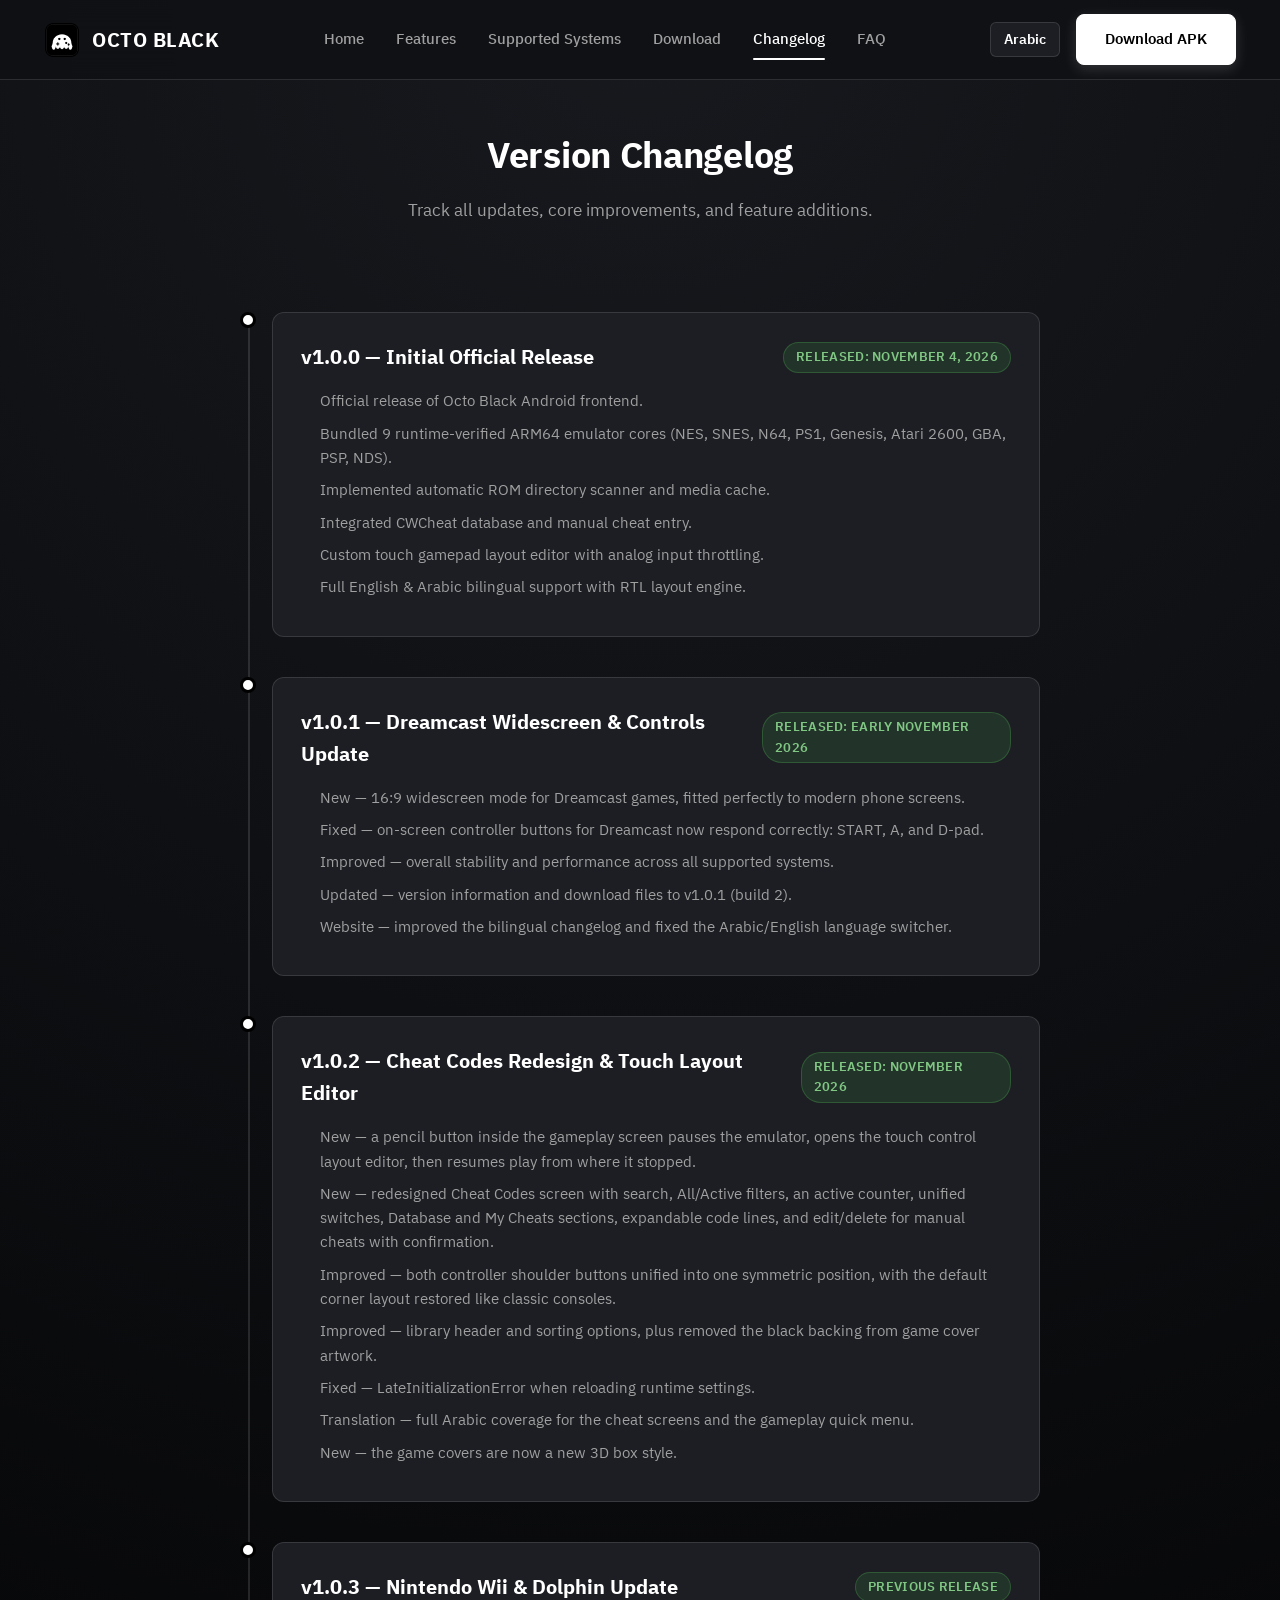
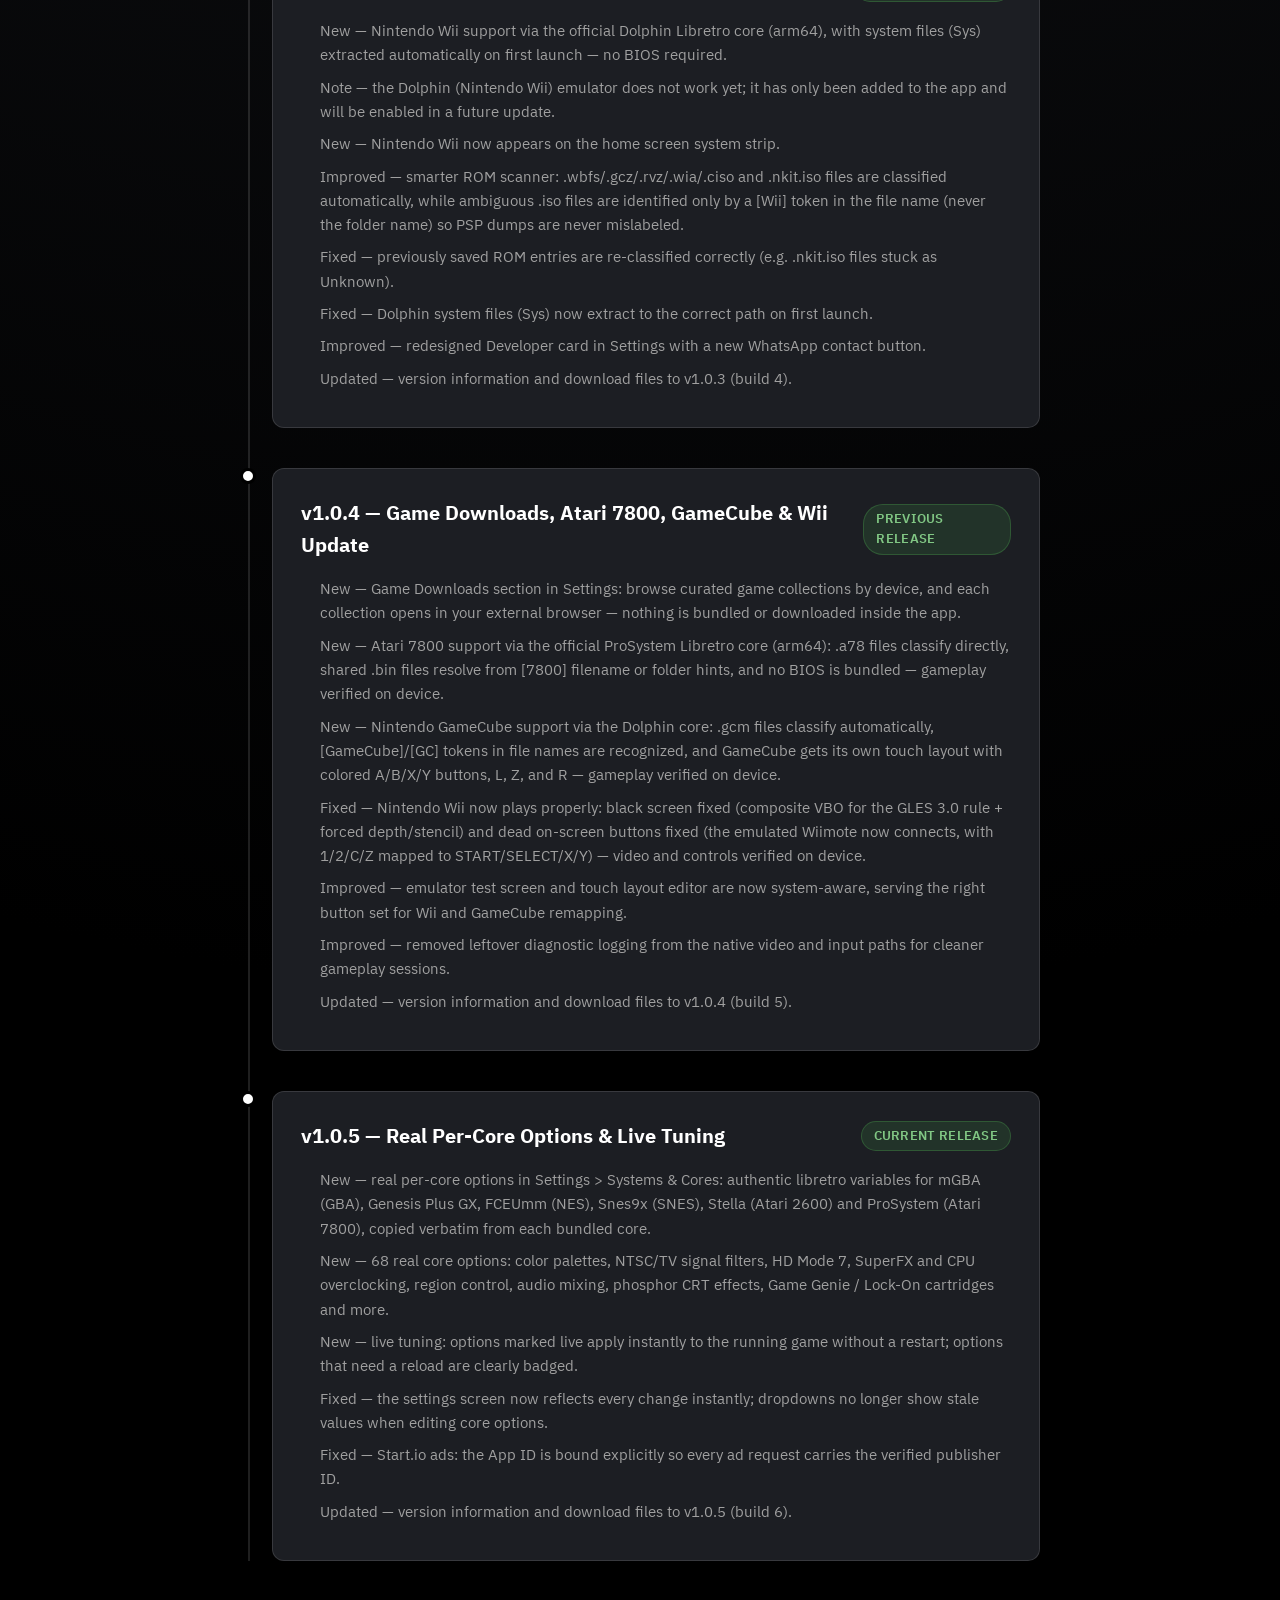
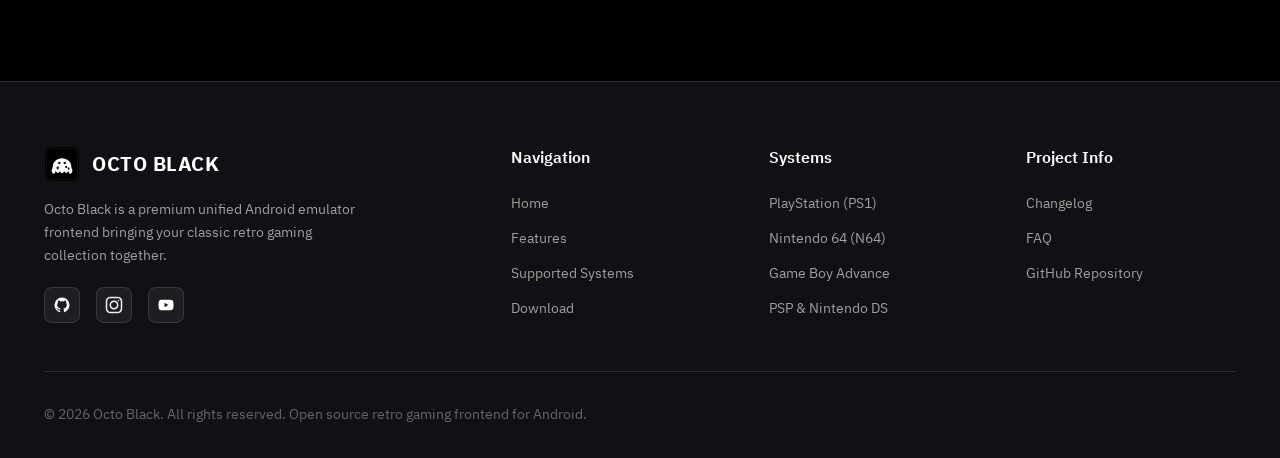
==== commit 9bfa983d: "تحديث جديد" ====
--- a/changelog.html
+++ b/changelog.html
@@ -139,7 +139,7 @@
             <div class="timeline-card">
               <div class="timeline-version">
                 <h2 class="timeline-title" data-i18n="v104_title">v1.0.4 — Game Downloads, Atari 7800, GameCube & Wii Update</h2>
-                <span class="badge badge-status-supported" data-i18n="v104_date">Current Release</span>
+                <span class="badge badge-status-supported" data-i18n="v104_date">Previous Release</span>
               </div>
               <ul class="timeline-list">
                 <li data-i18n="v104_item_1">New — Game Downloads section in Settings: browse curated game collections by device, and each collection opens in your external browser — nothing is bundled or downloaded inside the app.</li>
@@ -149,6 +149,24 @@
                 <li data-i18n="v104_item_5">Improved — emulator test screen and touch layout editor are now system-aware, serving the right button set for Wii and GameCube remapping.</li>
                 <li data-i18n="v104_item_6">Improved — removed leftover diagnostic logging from the native video and input paths for cleaner gameplay sessions.</li>
                 <li data-i18n="v104_item_7">Updated — version information and download files to v1.0.4 (build 5).</li>
+              </ul>
+            </div>
+          </div>
+          <!-- Release v1.0.5 -->
+          <div class="timeline-item">
+            <div class="timeline-badge"></div>
+            <div class="timeline-card">
+              <div class="timeline-version">
+                <h2 class="timeline-title" data-i18n="v105_title">v1.0.5 — Real Per-Core Options & Live Tuning</h2>
+                <span class="badge badge-status-supported" data-i18n="v105_date">Current Release</span>
+              </div>
+              <ul class="timeline-list">
+                <li data-i18n="v105_item_1">New — real per-core options in Settings > Systems & Cores: authentic libretro variables for mGBA (GBA), Genesis Plus GX, FCEUmm (NES), Snes9x (SNES), Stella (Atari 2600) and ProSystem (Atari 7800), copied verbatim from each bundled core.</li>
+                <li data-i18n="v105_item_2">New — 68 real core options: color palettes, NTSC/TV signal filters, HD Mode 7, SuperFX and CPU overclocking, region control, audio mixing, phosphor CRT effects, Game Genie / Lock-On cartridges and more.</li>
+                <li data-i18n="v105_item_3">New — live tuning: options marked live apply instantly to the running game without a restart; options that need a reload are clearly badged.</li>
+                <li data-i18n="v105_item_4">Fixed — the settings screen now reflects every change instantly; dropdowns no longer show stale values when editing core options.</li>
+                <li data-i18n="v105_item_5">Fixed — Start.io ads: the App ID is bound explicitly so every ad request carries the verified publisher ID.</li>
+                <li data-i18n="v105_item_6">Updated — version information and download files to v1.0.5 (build 6).</li>
               </ul>
             </div>
           </div>
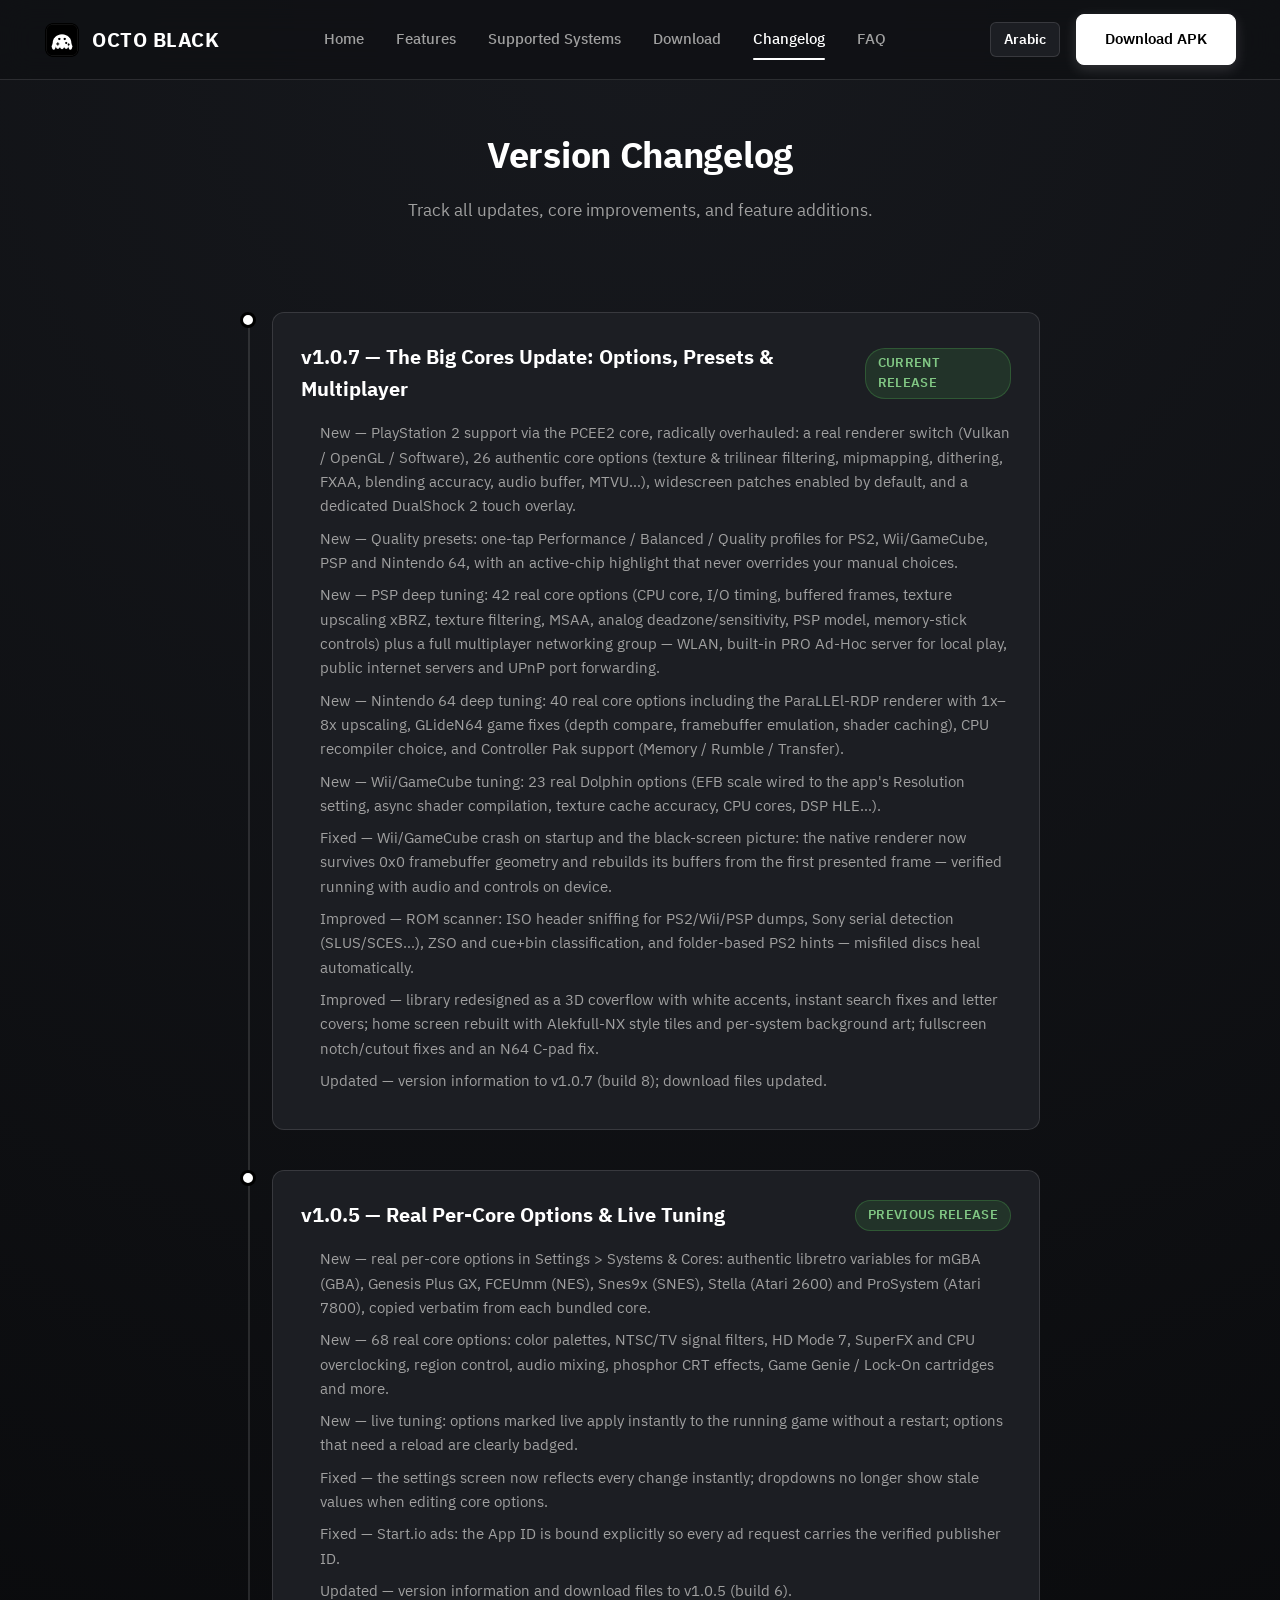
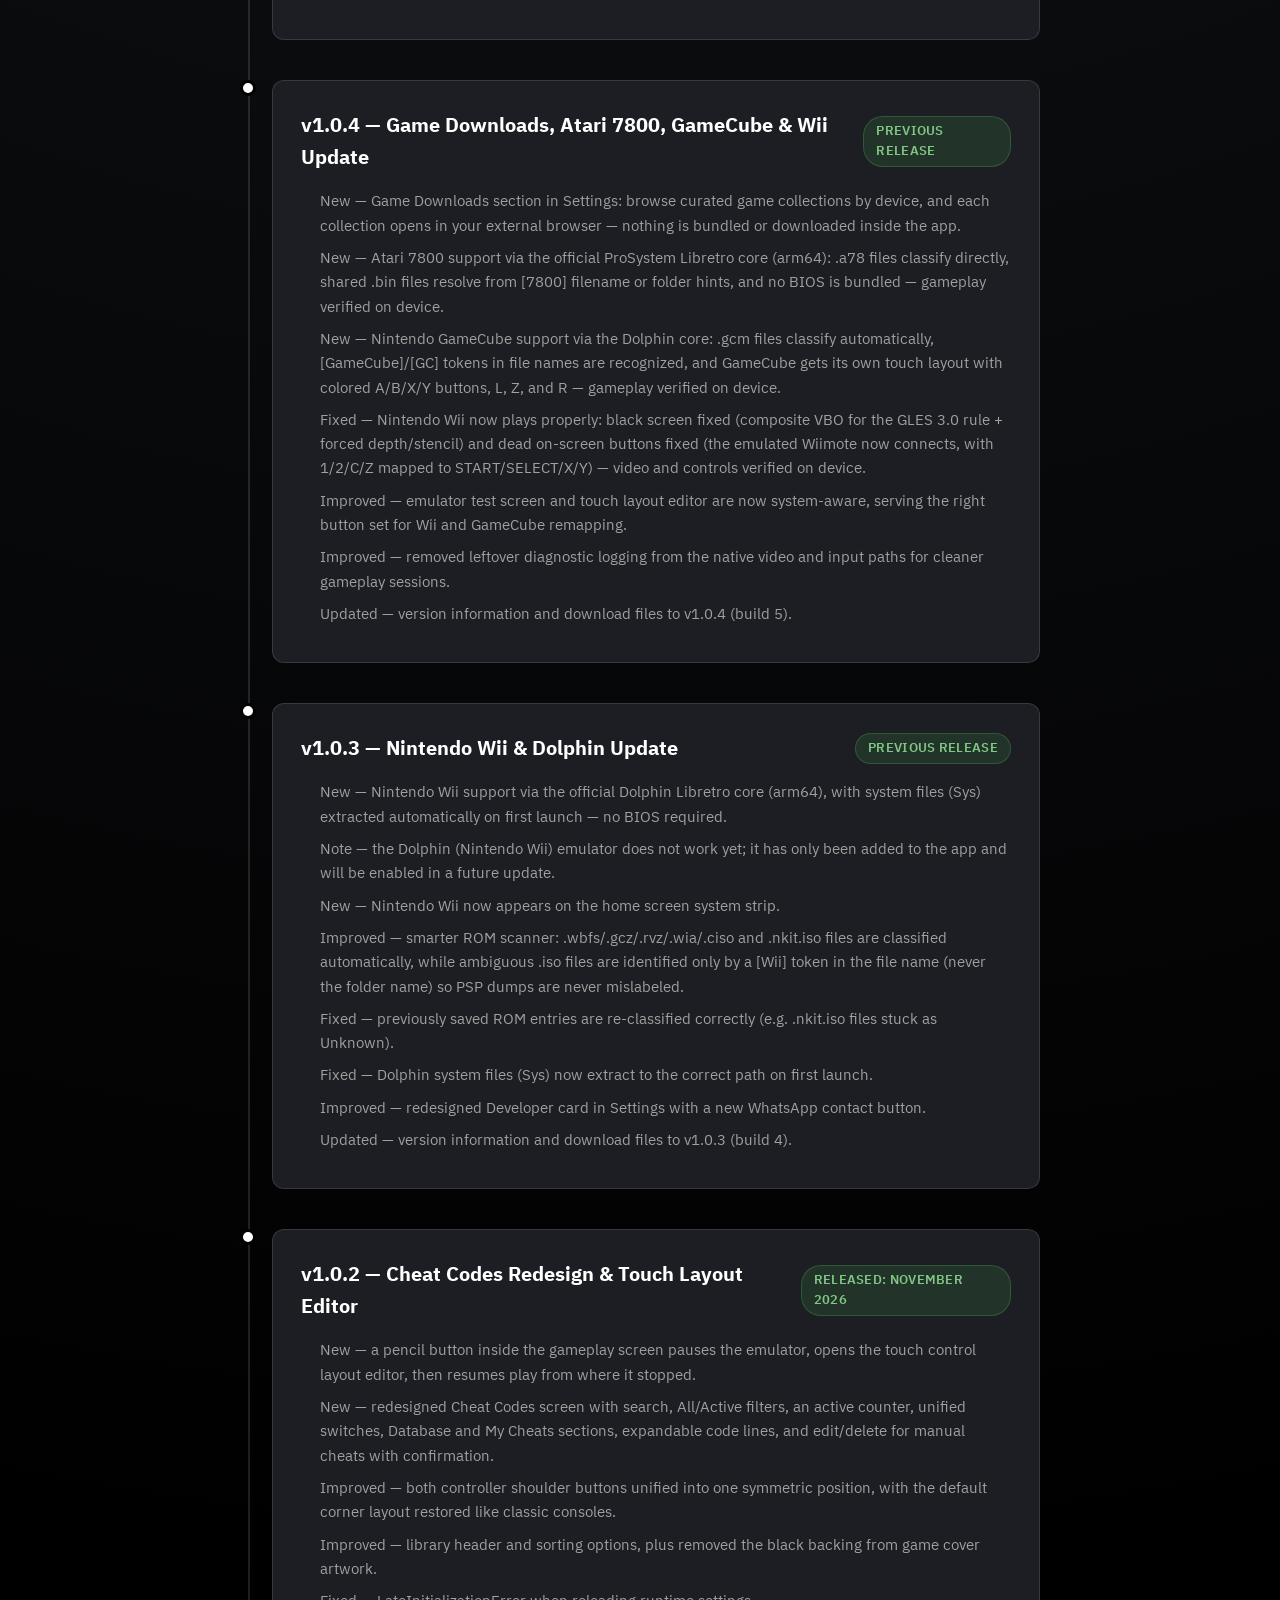
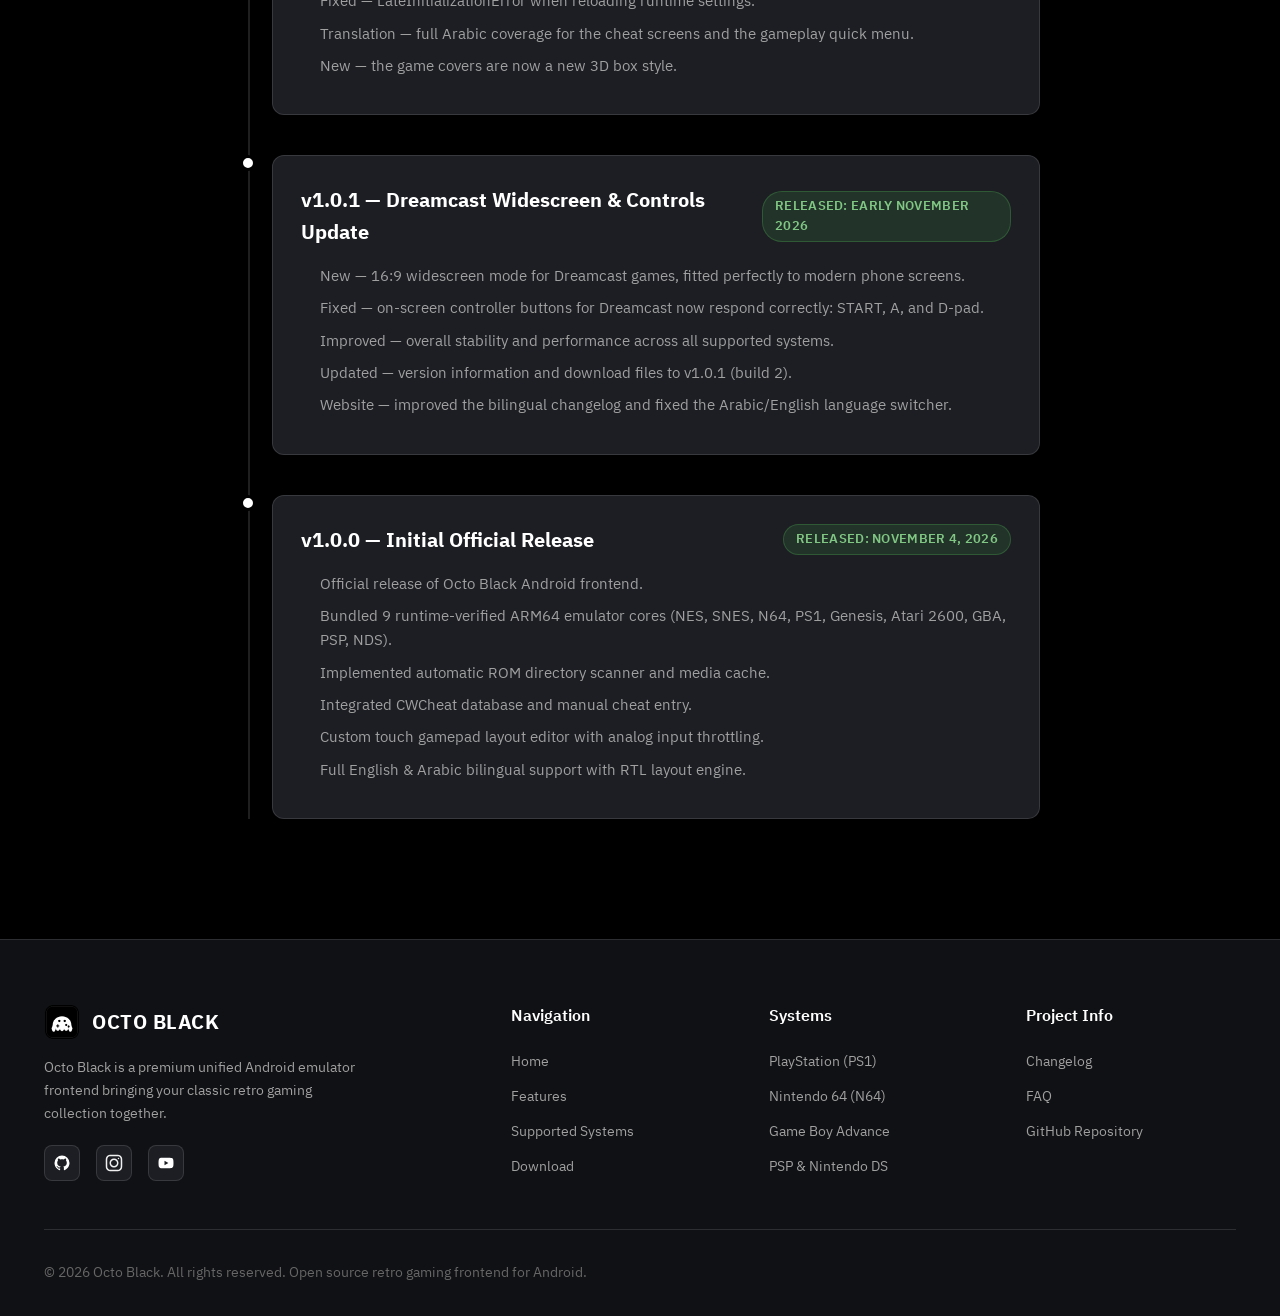
==== commit 8a7904dc: "Add files via upload" ====
--- a/changelog.html
+++ b/changelog.html
@@ -59,57 +59,61 @@
     <section class="section" style="padding-top: 0;">
       <div class="container">
         <div class="timeline">
-          <!-- Release v1.0.0 -->
-          <div class="timeline-item">
-            <div class="timeline-badge"></div>
-            <div class="timeline-card">
-              <div class="timeline-version">
-                <h2 class="timeline-title" data-i18n="v100_title">v1.0.0 — Initial Official Release</h2>
-                <span class="badge badge-status-supported" data-i18n="v100_date">Released: November 4, 2026</span>
-              </div>
-              <ul class="timeline-list">
-                <li data-i18n="v100_item_1">Official release of Octo Black Android frontend.</li>
-                <li data-i18n="v100_item_2">Bundled 9 runtime-verified ARM64 emulator cores (NES, SNES, N64, PS1, Genesis, Atari 2600, GBA, PSP, NDS).</li>
-                <li data-i18n="v100_item_3">Implemented automatic ROM directory scanner and media cache.</li>
-                <li data-i18n="v100_item_4">Integrated CWCheat database and manual cheat entry.</li>
-                <li data-i18n="v100_item_5">Custom touch gamepad layout editor with analog input throttling.</li>
-                <li data-i18n="v100_item_6">Full English & Arabic bilingual support with RTL layout engine.</li>
-              </ul>
-            </div>
-          </div>
-          <!-- Release v1.0.1 -->
-          <div class="timeline-item">
-            <div class="timeline-badge"></div>
-            <div class="timeline-card">
-              <div class="timeline-version">
-                <h2 class="timeline-title" data-i18n="v101_title">v1.0.1 — Dreamcast Widescreen & Controls Update</h2>
-                <span class="badge badge-status-supported" data-i18n="v101_date">Released: Early November 2026</span>
-              </div>
-              <ul class="timeline-list">
-                <li data-i18n="v101_item_1">New — 16:9 widescreen mode for Dreamcast games, fitted perfectly to modern phone screens.</li>
-                <li data-i18n="v101_item_2">Fixed — on-screen controller buttons for Dreamcast now respond correctly: START, A, and D-pad.</li>
-                <li data-i18n="v101_item_3">Improved — overall stability and performance across all supported systems.</li>
-                <li data-i18n="v101_item_4">Updated — version information and download files to v1.0.1 (build 2).</li>
-                <li data-i18n="v101_item_5">Website — improved the bilingual changelog and fixed the Arabic/English language switcher.</li>
-              </ul>
-            </div>
-          </div>
-          <!-- Release v1.0.2 -->
-          <div class="timeline-item">
-            <div class="timeline-badge"></div>
-            <div class="timeline-card">
-              <div class="timeline-version">
-                <h2 class="timeline-title" data-i18n="v102_title">v1.0.2 — Cheat Codes Redesign & Touch Layout Editor</h2>
-                <span class="badge badge-status-supported" data-i18n="v102_date">Released: November 2026</span>
-              </div>
-              <ul class="timeline-list">
-                <li data-i18n="v102_item_1">New — a pencil button inside the gameplay screen pauses the emulator, opens the touch control layout editor, then resumes play from where it stopped.</li>
-                <li data-i18n="v102_item_2">New — redesigned Cheat Codes screen with search, All/Active filters, an active counter, unified switches, Database and My Cheats sections, expandable code lines, and edit/delete for manual cheats with confirmation.</li>
-                <li data-i18n="v102_item_3">Improved — both controller shoulder buttons unified into one symmetric position, with the default corner layout restored like classic consoles.</li>
-                <li data-i18n="v102_item_4">Improved — library header and sorting options, plus removed the black backing from game cover artwork.</li>
-                <li data-i18n="v102_item_5">Fixed — LateInitializationError when reloading runtime settings.</li>
-                <li data-i18n="v102_item_6">Translation — full Arabic coverage for the cheat screens and the gameplay quick menu.</li>
-                <li data-i18n="v102_item_7">New — the game covers are now a new 3D box style.</li>
+          <!-- Release v1.0.7 -->
+          <div class="timeline-item">
+            <div class="timeline-badge"></div>
+            <div class="timeline-card">
+              <div class="timeline-version">
+                <h2 class="timeline-title" data-i18n="v107_title">v1.0.7 — The Big Cores Update: Options, Presets & Multiplayer</h2>
+                <span class="badge badge-status-supported" data-i18n="v107_date">Current Release</span>
+              </div>
+              <ul class="timeline-list">
+                <li data-i18n="v107_item_1">New — PlayStation 2 support via the PCEE2 core, radically overhauled: a real renderer switch (Vulkan / OpenGL / Software), 26 authentic core options (texture & trilinear filtering, mipmapping, dithering, FXAA, blending accuracy, audio buffer, MTVU…), widescreen patches enabled by default, and a dedicated DualShock 2 touch overlay.</li>
+                <li data-i18n="v107_item_2">New — Quality presets: one-tap Performance / Balanced / Quality profiles for PS2, Wii/GameCube, PSP and Nintendo 64, with an active-chip highlight that never overrides your manual choices.</li>
+                <li data-i18n="v107_item_3">New — PSP deep tuning: 42 real core options (CPU core, I/O timing, buffered frames, texture upscaling xBRZ, texture filtering, MSAA, analog deadzone/sensitivity, PSP model, memory-stick controls) plus a full multiplayer networking group — WLAN, built-in PRO Ad-Hoc server for local play, public internet servers and UPnP port forwarding.</li>
+                <li data-i18n="v107_item_4">New — Nintendo 64 deep tuning: 40 real core options including the ParaLLEl-RDP renderer with 1x–8x upscaling, GLideN64 game fixes (depth compare, framebuffer emulation, shader caching), CPU recompiler choice, and Controller Pak support (Memory / Rumble / Transfer).</li>
+                <li data-i18n="v107_item_5">New — Wii/GameCube tuning: 23 real Dolphin options (EFB scale wired to the app's Resolution setting, async shader compilation, texture cache accuracy, CPU cores, DSP HLE…).</li>
+                <li data-i18n="v107_item_6">Fixed — Wii/GameCube crash on startup and the black-screen picture: the native renderer now survives 0x0 framebuffer geometry and rebuilds its buffers from the first presented frame — verified running with audio and controls on device.</li>
+                <li data-i18n="v107_item_7">Improved — ROM scanner: ISO header sniffing for PS2/Wii/PSP dumps, Sony serial detection (SLUS/SCES…), ZSO and cue+bin classification, and folder-based PS2 hints — misfiled discs heal automatically.</li>
+                <li data-i18n="v107_item_8">Improved — library redesigned as a 3D coverflow with white accents, instant search fixes and letter covers; home screen rebuilt with Alekfull-NX style tiles and per-system background art; fullscreen notch/cutout fixes and an N64 C-pad fix.</li>
+                <li data-i18n="v107_item_9">Updated — version information to v1.0.7 (build 8); download files updated.</li>
+              </ul>
+            </div>
+          </div>
+          <!-- Release v1.0.5 -->
+          <div class="timeline-item">
+            <div class="timeline-badge"></div>
+            <div class="timeline-card">
+              <div class="timeline-version">
+                <h2 class="timeline-title" data-i18n="v105_title">v1.0.5 — Real Per-Core Options & Live Tuning</h2>
+                <span class="badge badge-status-supported" data-i18n="v105_date">Previous Release</span>
+              </div>
+              <ul class="timeline-list">
+                <li data-i18n="v105_item_1">New — real per-core options in Settings > Systems & Cores: authentic libretro variables for mGBA (GBA), Genesis Plus GX, FCEUmm (NES), Snes9x (SNES), Stella (Atari 2600) and ProSystem (Atari 7800), copied verbatim from each bundled core.</li>
+                <li data-i18n="v105_item_2">New — 68 real core options: color palettes, NTSC/TV signal filters, HD Mode 7, SuperFX and CPU overclocking, region control, audio mixing, phosphor CRT effects, Game Genie / Lock-On cartridges and more.</li>
+                <li data-i18n="v105_item_3">New — live tuning: options marked live apply instantly to the running game without a restart; options that need a reload are clearly badged.</li>
+                <li data-i18n="v105_item_4">Fixed — the settings screen now reflects every change instantly; dropdowns no longer show stale values when editing core options.</li>
+                <li data-i18n="v105_item_5">Fixed — Start.io ads: the App ID is bound explicitly so every ad request carries the verified publisher ID.</li>
+                <li data-i18n="v105_item_6">Updated — version information and download files to v1.0.5 (build 6).</li>
+              </ul>
+            </div>
+          </div>
+          <!-- Release v1.0.4 -->
+          <div class="timeline-item">
+            <div class="timeline-badge"></div>
+            <div class="timeline-card">
+              <div class="timeline-version">
+                <h2 class="timeline-title" data-i18n="v104_title">v1.0.4 — Game Downloads, Atari 7800, GameCube & Wii Update</h2>
+                <span class="badge badge-status-supported" data-i18n="v104_date">Previous Release</span>
+              </div>
+              <ul class="timeline-list">
+                <li data-i18n="v104_item_1">New — Game Downloads section in Settings: browse curated game collections by device, and each collection opens in your external browser — nothing is bundled or downloaded inside the app.</li>
+                <li data-i18n="v104_item_2">New — Atari 7800 support via the official ProSystem Libretro core (arm64): .a78 files classify directly, shared .bin files resolve from [7800] filename or folder hints, and no BIOS is bundled — gameplay verified on device.</li>
+                <li data-i18n="v104_item_3">New — Nintendo GameCube support via the Dolphin core: .gcm files classify automatically, [GameCube]/[GC] tokens in file names are recognized, and GameCube gets its own touch layout with colored A/B/X/Y buttons, L, Z, and R — gameplay verified on device.</li>
+                <li data-i18n="v104_item_4">Fixed — Nintendo Wii now plays properly: black screen fixed (composite VBO for the GLES 3.0 rule + forced depth/stencil) and dead on-screen buttons fixed (the emulated Wiimote now connects, with 1/2/C/Z mapped to START/SELECT/X/Y) — video and controls verified on device.</li>
+                <li data-i18n="v104_item_5">Improved — emulator test screen and touch layout editor are now system-aware, serving the right button set for Wii and GameCube remapping.</li>
+                <li data-i18n="v104_item_6">Improved — removed leftover diagnostic logging from the native video and input paths for cleaner gameplay sessions.</li>
+                <li data-i18n="v104_item_7">Updated — version information and download files to v1.0.4 (build 5).</li>
               </ul>
             </div>
           </div>
@@ -133,40 +137,57 @@
               </ul>
             </div>
           </div>
-          <!-- Release v1.0.4 -->
-          <div class="timeline-item">
-            <div class="timeline-badge"></div>
-            <div class="timeline-card">
-              <div class="timeline-version">
-                <h2 class="timeline-title" data-i18n="v104_title">v1.0.4 — Game Downloads, Atari 7800, GameCube & Wii Update</h2>
-                <span class="badge badge-status-supported" data-i18n="v104_date">Previous Release</span>
-              </div>
-              <ul class="timeline-list">
-                <li data-i18n="v104_item_1">New — Game Downloads section in Settings: browse curated game collections by device, and each collection opens in your external browser — nothing is bundled or downloaded inside the app.</li>
-                <li data-i18n="v104_item_2">New — Atari 7800 support via the official ProSystem Libretro core (arm64): .a78 files classify directly, shared .bin files resolve from [7800] filename or folder hints, and no BIOS is bundled — gameplay verified on device.</li>
-                <li data-i18n="v104_item_3">New — Nintendo GameCube support via the Dolphin core: .gcm files classify automatically, [GameCube]/[GC] tokens in file names are recognized, and GameCube gets its own touch layout with colored A/B/X/Y buttons, L, Z, and R — gameplay verified on device.</li>
-                <li data-i18n="v104_item_4">Fixed — Nintendo Wii now plays properly: black screen fixed (composite VBO for the GLES 3.0 rule + forced depth/stencil) and dead on-screen buttons fixed (the emulated Wiimote now connects, with 1/2/C/Z mapped to START/SELECT/X/Y) — video and controls verified on device.</li>
-                <li data-i18n="v104_item_5">Improved — emulator test screen and touch layout editor are now system-aware, serving the right button set for Wii and GameCube remapping.</li>
-                <li data-i18n="v104_item_6">Improved — removed leftover diagnostic logging from the native video and input paths for cleaner gameplay sessions.</li>
-                <li data-i18n="v104_item_7">Updated — version information and download files to v1.0.4 (build 5).</li>
-              </ul>
-            </div>
-          </div>
-          <!-- Release v1.0.5 -->
-          <div class="timeline-item">
-            <div class="timeline-badge"></div>
-            <div class="timeline-card">
-              <div class="timeline-version">
-                <h2 class="timeline-title" data-i18n="v105_title">v1.0.5 — Real Per-Core Options & Live Tuning</h2>
-                <span class="badge badge-status-supported" data-i18n="v105_date">Current Release</span>
-              </div>
-              <ul class="timeline-list">
-                <li data-i18n="v105_item_1">New — real per-core options in Settings > Systems & Cores: authentic libretro variables for mGBA (GBA), Genesis Plus GX, FCEUmm (NES), Snes9x (SNES), Stella (Atari 2600) and ProSystem (Atari 7800), copied verbatim from each bundled core.</li>
-                <li data-i18n="v105_item_2">New — 68 real core options: color palettes, NTSC/TV signal filters, HD Mode 7, SuperFX and CPU overclocking, region control, audio mixing, phosphor CRT effects, Game Genie / Lock-On cartridges and more.</li>
-                <li data-i18n="v105_item_3">New — live tuning: options marked live apply instantly to the running game without a restart; options that need a reload are clearly badged.</li>
-                <li data-i18n="v105_item_4">Fixed — the settings screen now reflects every change instantly; dropdowns no longer show stale values when editing core options.</li>
-                <li data-i18n="v105_item_5">Fixed — Start.io ads: the App ID is bound explicitly so every ad request carries the verified publisher ID.</li>
-                <li data-i18n="v105_item_6">Updated — version information and download files to v1.0.5 (build 6).</li>
+          <!-- Release v1.0.2 -->
+          <div class="timeline-item">
+            <div class="timeline-badge"></div>
+            <div class="timeline-card">
+              <div class="timeline-version">
+                <h2 class="timeline-title" data-i18n="v102_title">v1.0.2 — Cheat Codes Redesign & Touch Layout Editor</h2>
+                <span class="badge badge-status-supported" data-i18n="v102_date">Released: November 2026</span>
+              </div>
+              <ul class="timeline-list">
+                <li data-i18n="v102_item_1">New — a pencil button inside the gameplay screen pauses the emulator, opens the touch control layout editor, then resumes play from where it stopped.</li>
+                <li data-i18n="v102_item_2">New — redesigned Cheat Codes screen with search, All/Active filters, an active counter, unified switches, Database and My Cheats sections, expandable code lines, and edit/delete for manual cheats with confirmation.</li>
+                <li data-i18n="v102_item_3">Improved — both controller shoulder buttons unified into one symmetric position, with the default corner layout restored like classic consoles.</li>
+                <li data-i18n="v102_item_4">Improved — library header and sorting options, plus removed the black backing from game cover artwork.</li>
+                <li data-i18n="v102_item_5">Fixed — LateInitializationError when reloading runtime settings.</li>
+                <li data-i18n="v102_item_6">Translation — full Arabic coverage for the cheat screens and the gameplay quick menu.</li>
+                <li data-i18n="v102_item_7">New — the game covers are now a new 3D box style.</li>
+              </ul>
+            </div>
+          </div>
+          <!-- Release v1.0.1 -->
+          <div class="timeline-item">
+            <div class="timeline-badge"></div>
+            <div class="timeline-card">
+              <div class="timeline-version">
+                <h2 class="timeline-title" data-i18n="v101_title">v1.0.1 — Dreamcast Widescreen & Controls Update</h2>
+                <span class="badge badge-status-supported" data-i18n="v101_date">Released: Early November 2026</span>
+              </div>
+              <ul class="timeline-list">
+                <li data-i18n="v101_item_1">New — 16:9 widescreen mode for Dreamcast games, fitted perfectly to modern phone screens.</li>
+                <li data-i18n="v101_item_2">Fixed — on-screen controller buttons for Dreamcast now respond correctly: START, A, and D-pad.</li>
+                <li data-i18n="v101_item_3">Improved — overall stability and performance across all supported systems.</li>
+                <li data-i18n="v101_item_4">Updated — version information and download files to v1.0.1 (build 2).</li>
+                <li data-i18n="v101_item_5">Website — improved the bilingual changelog and fixed the Arabic/English language switcher.</li>
+              </ul>
+            </div>
+          </div>
+          <!-- Release v1.0.0 -->
+          <div class="timeline-item">
+            <div class="timeline-badge"></div>
+            <div class="timeline-card">
+              <div class="timeline-version">
+                <h2 class="timeline-title" data-i18n="v100_title">v1.0.0 — Initial Official Release</h2>
+                <span class="badge badge-status-supported" data-i18n="v100_date">Released: November 4, 2026</span>
+              </div>
+              <ul class="timeline-list">
+                <li data-i18n="v100_item_1">Official release of Octo Black Android frontend.</li>
+                <li data-i18n="v100_item_2">Bundled 9 runtime-verified ARM64 emulator cores (NES, SNES, N64, PS1, Genesis, Atari 2600, GBA, PSP, NDS).</li>
+                <li data-i18n="v100_item_3">Implemented automatic ROM directory scanner and media cache.</li>
+                <li data-i18n="v100_item_4">Integrated CWCheat database and manual cheat entry.</li>
+                <li data-i18n="v100_item_5">Custom touch gamepad layout editor with analog input throttling.</li>
+                <li data-i18n="v100_item_6">Full English &amp; Arabic bilingual support with RTL layout engine.</li>
               </ul>
             </div>
           </div>
